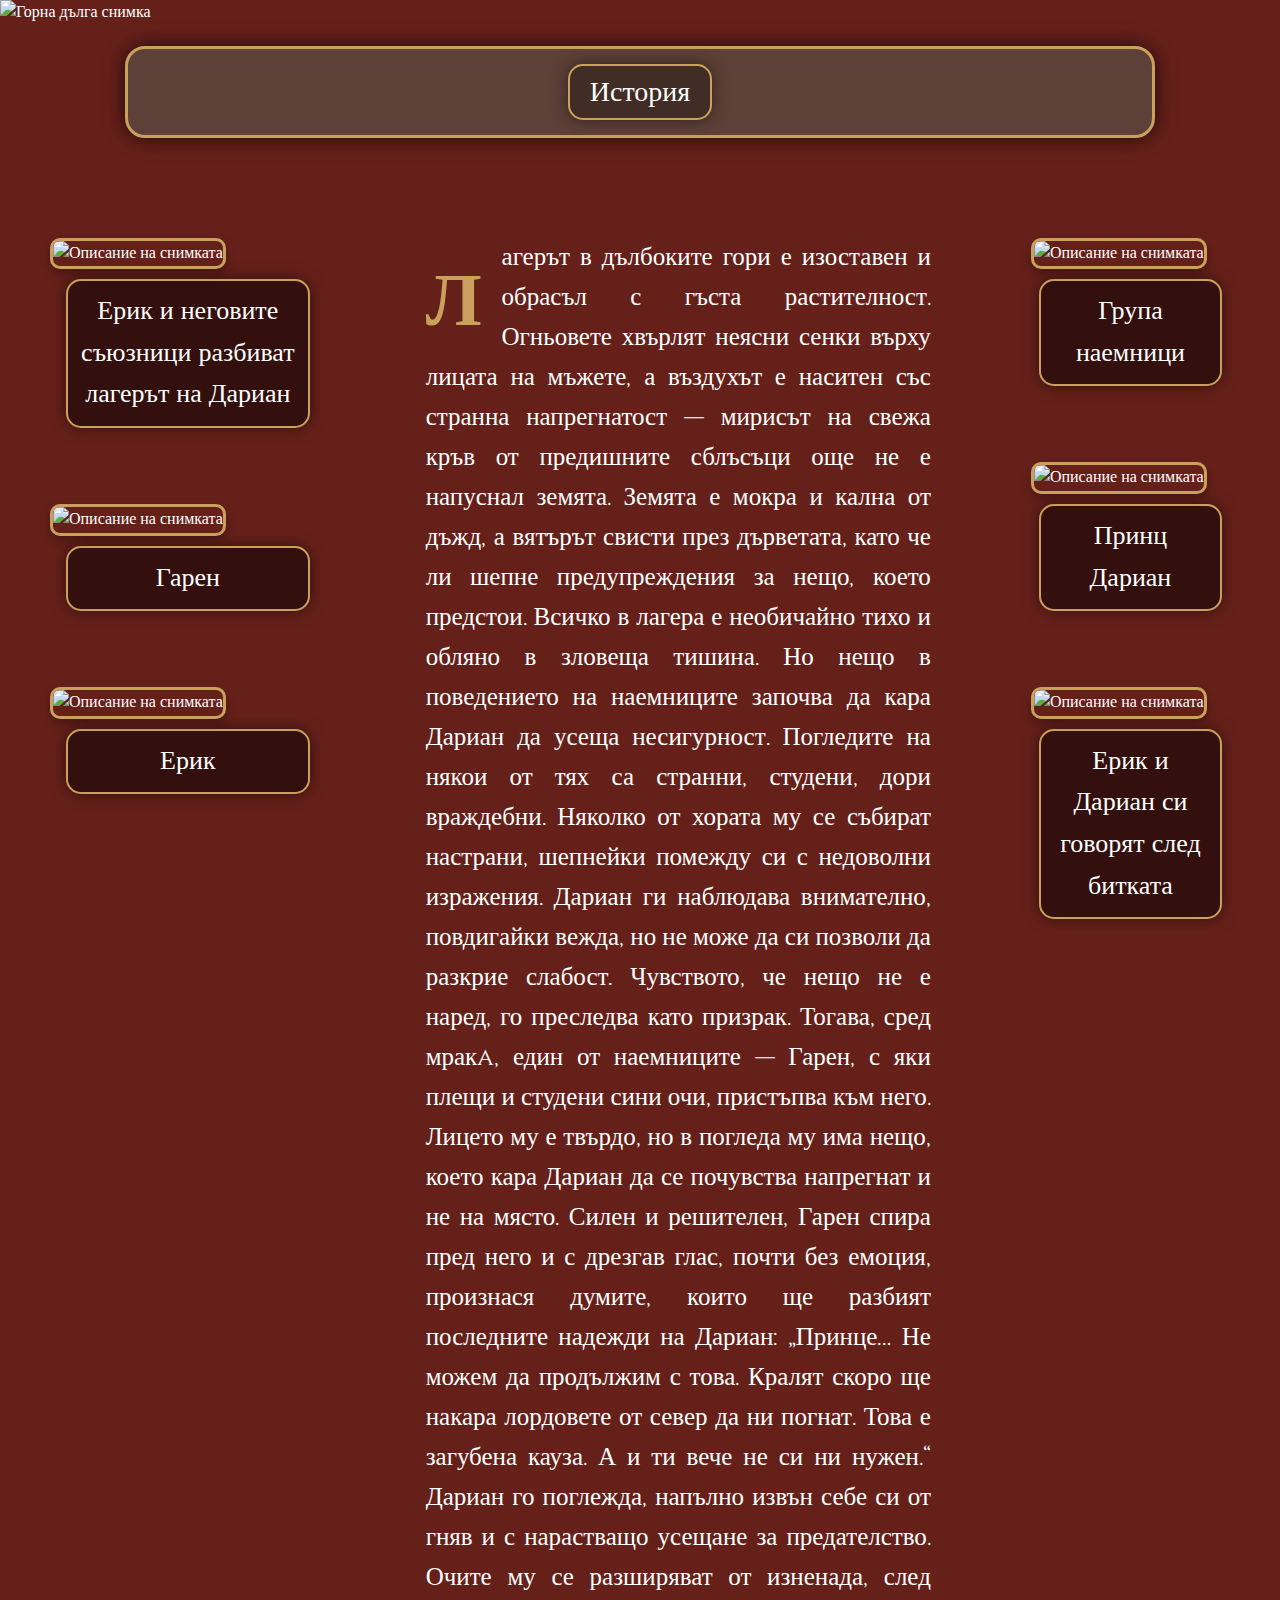
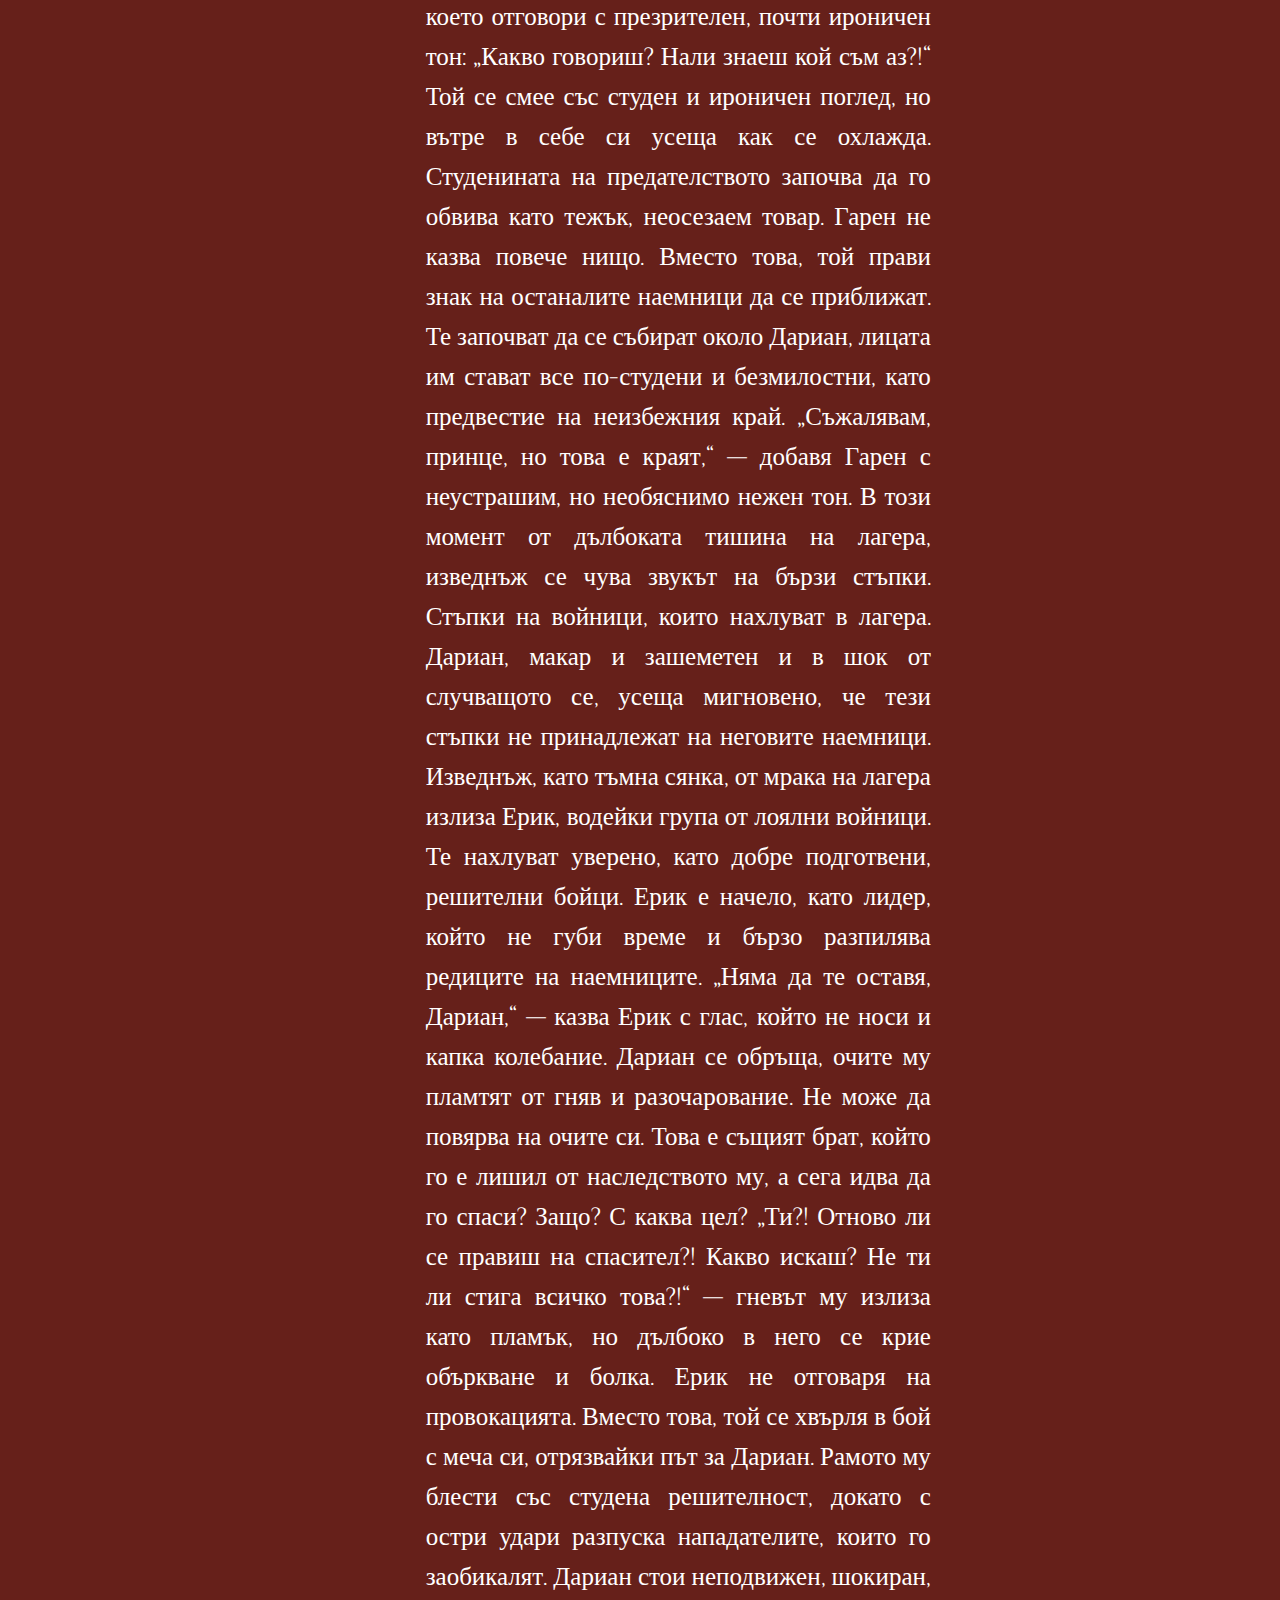
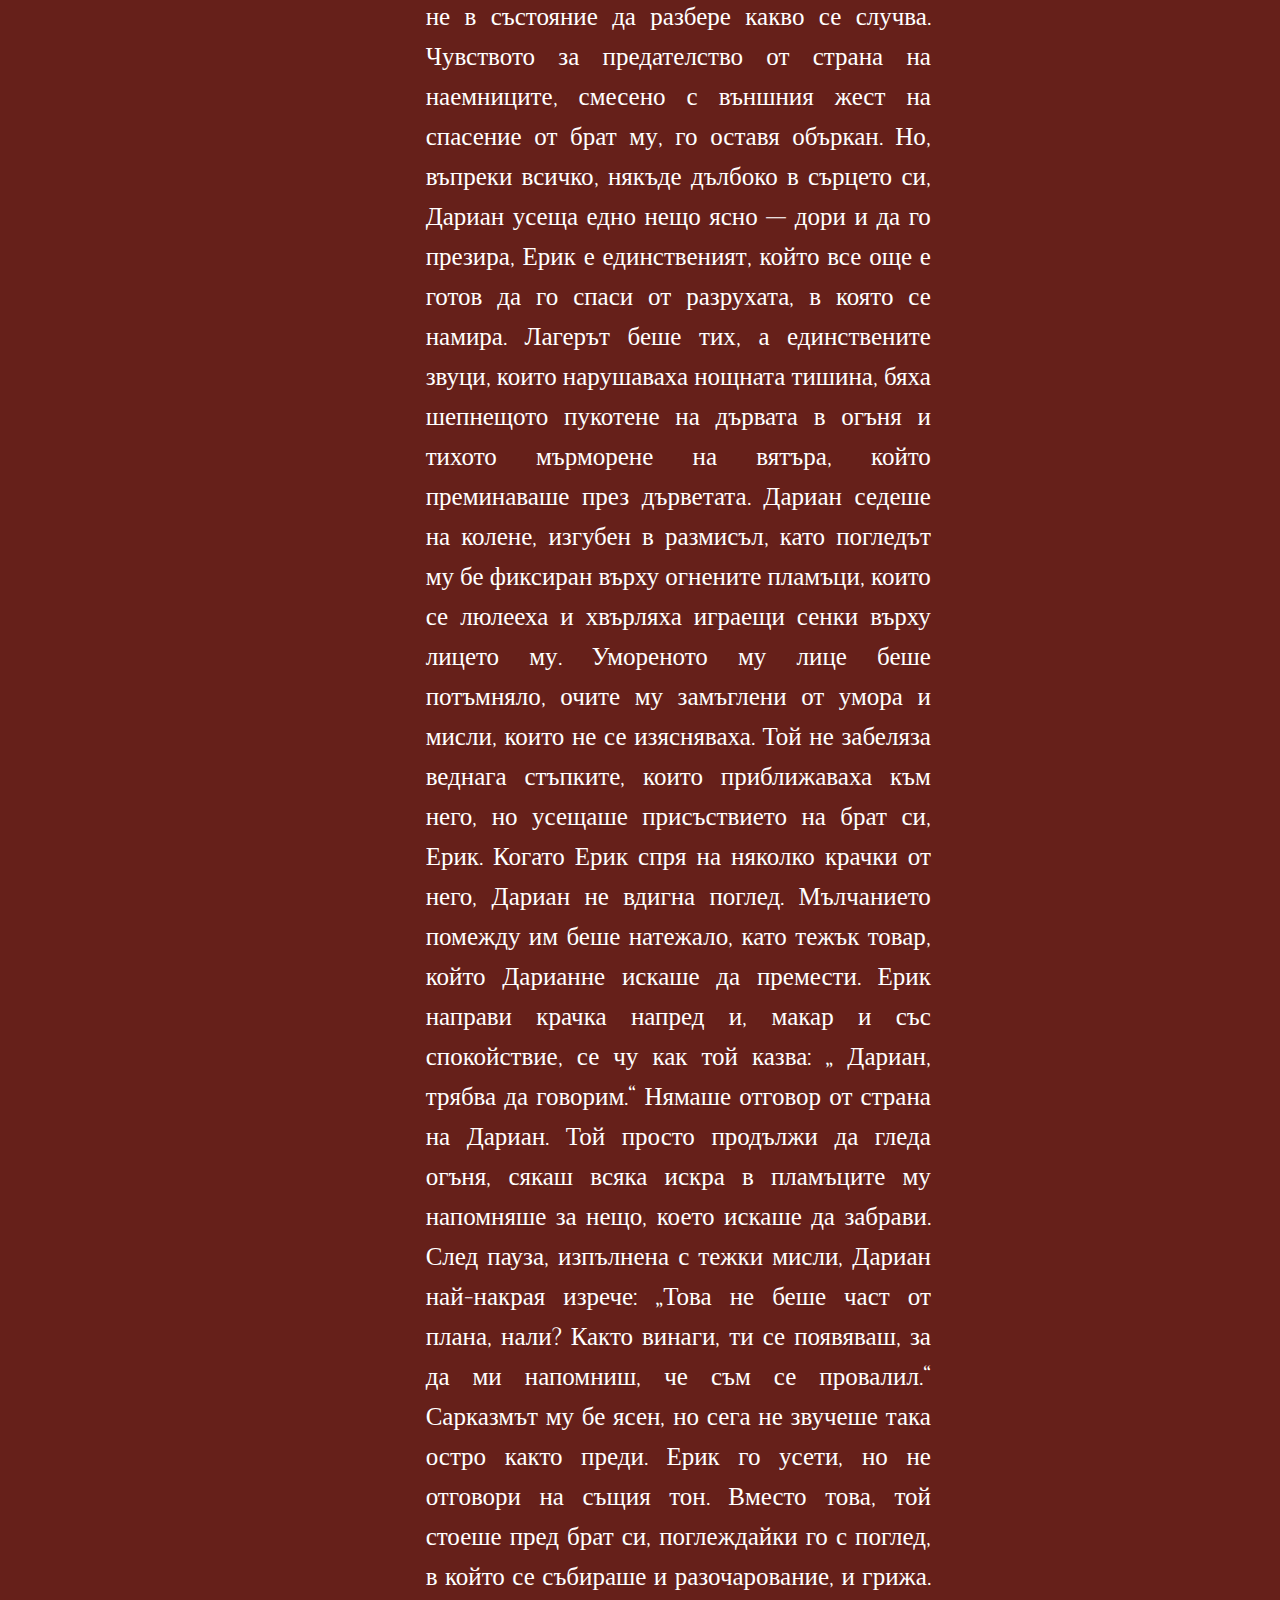
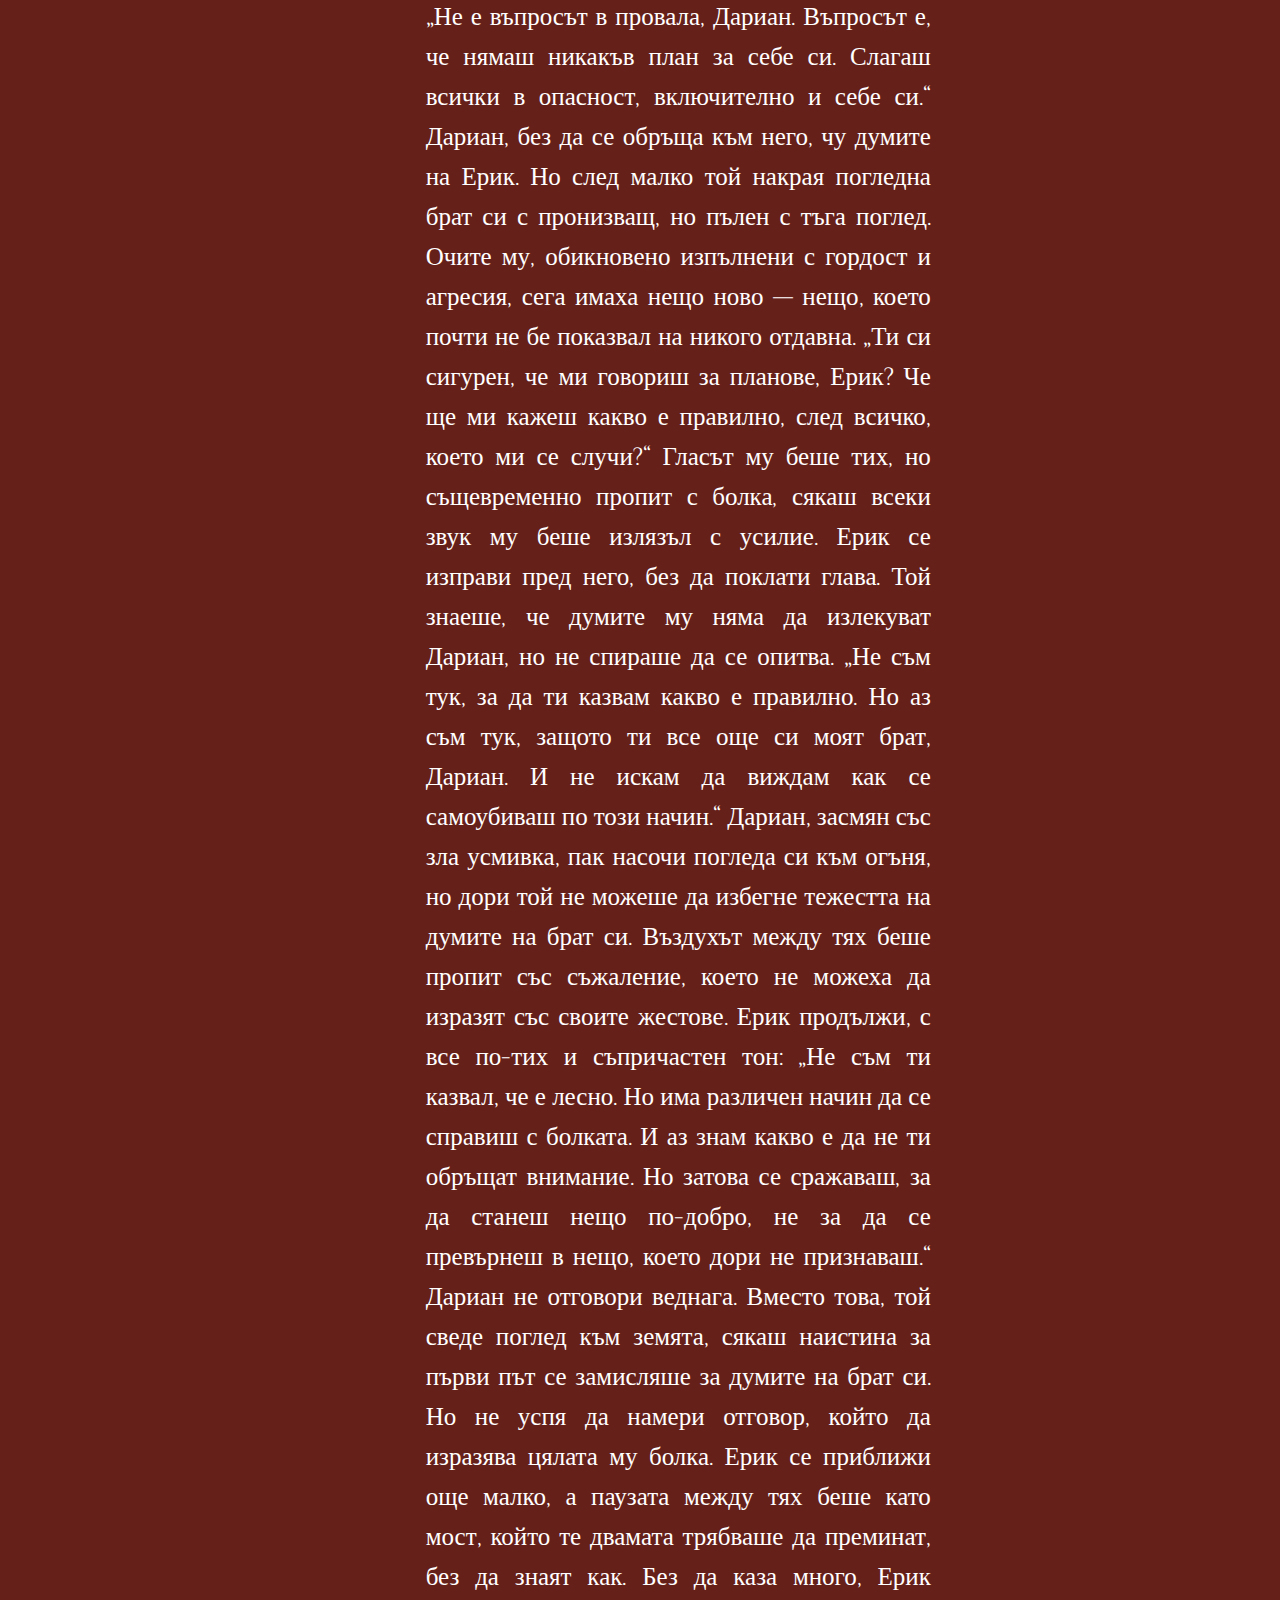
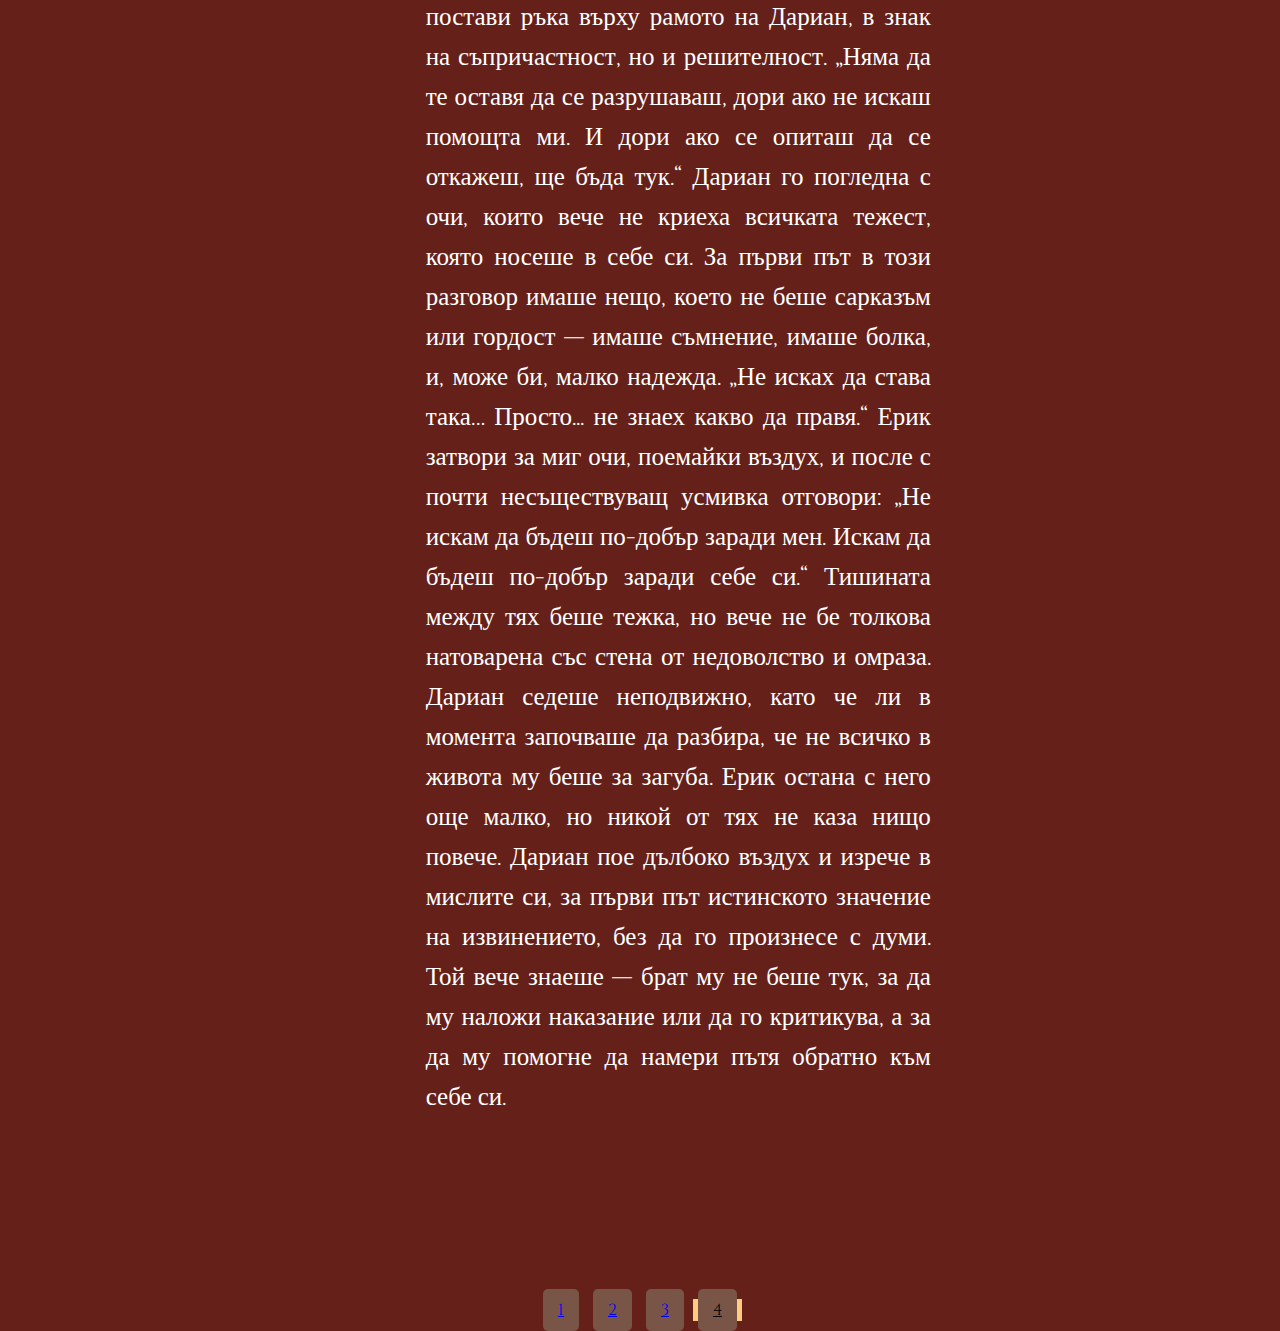
==== four.html @ 75ca9910 "Add files via upload" ====
<!DOCTYPE html>
<html lang="bg">
<head>
    <meta charset="UTF-8">
    <meta name="viewport" content="width=device-width, initial-scale=1.0">
    <title>История</title>
    
    <link href="https://fonts.googleapis.com/css2?family=Cinzel:wght@700&family=MedievalSharp&display=swap" rel="stylesheet">
    <link rel="stylesheet" href="style.css">
</head>
<body>
    <header>
        <img src="images /headimage.jpeg" alt="Горна дълга снимка">
    </header>

    <nav>
        <button>История</button>
    </nav>

    <main>
        <div class="side-images">

            <div class="image-item">
                <img src="images /battle.jpeg" alt="Описание на снимката">
                <p>Ерик и неговите съюзници разбиват лагерът на Дариан</p>
            </div>
            <div class="image-item">
                <img src="images /garen.jpeg" alt="Описание на снимката">
                <p>Гарен</p>
            </div>

            <div class="image-item">
                <img src="images /eircandhorse.jpeg" alt="Описание на снимката">
                <p>Ерик</p>
            </div>

           
            
        </div>
        <article>
            <p>
                Лагерът в дълбоките гори е изоставен и обрасъл с гъста растителност. Огньовете хвърлят неясни сенки върху лицата на мъжете, а въздухът е наситен със странна напрегнатост — мирисът на свежа кръв от предишните сблъсъци още не е напуснал земята. Земята е мокра и кална от дъжд, а вятърът свисти през дърветата, като че ли шепне предупреждения за нещо, което предстои. Всичко в лагера е необичайно тихо и обляно в зловеща тишина.
            Но нещо в поведението на наемниците започва да кара Дариан да усеща несигурност. Погледите на някои от тях са странни, студени, дори враждебни. Няколко от хората му се събират настрани, шепнейки помежду си с недоволни изражения. Дариан ги наблюдава внимателно, повдигайки вежда, но не може да си позволи да разкрие слабост. Чувството, че нещо не е наред, го преследва като призрак.
Тогава, сред мракa, един от наемниците — Гарен, с яки плещи и студени сини очи, пристъпва към него. Лицето му е твърдо, но в погледа му има нещо, което кара Дариан да се почувства напрегнат и не на място. Силен и решителен, Гарен спира пред него и с дрезгав глас, почти без емоция, произнася думите, които ще разбият последните надежди на Дариан:
„Принце… Не можем да продължим с това. Кралят скоро ще накара лордовете от север да ни погнат. Това е загубена кауза. А и ти вече не си ни нужен.“
Дариан го поглежда, напълно извън себе си от гняв и с нарастващо усещане за предателство. Очите му се разширяват от изненада, след което отговори с презрителен, почти ироничен тон:
„Какво говориш? Нали знаеш кой съм аз?!“
Той се смее със студен и ироничен поглед, но вътре в себе си усеща как се охлажда. Студенината на предателството започва да го обвива като тежък, неосезаем товар.
Гарен не казва повече нищо. Вместо това, той прави знак на останалите наемници да се приближат. Те започват да се събират около Дариан, лицата им стават все по-студени и безмилостни, като предвестие на неизбежния край.
„Съжалявам, принце, но това е краят,“ — добавя Гарен с неустрашим, но необяснимо нежен тон.
В този момент от дълбоката тишина на лагера, изведнъж се чува звукът на бързи стъпки. Стъпки на войници, които нахлуват в лагера. Дариан, макар и зашеметен и в шок от случващото се, усеща мигновено, че тези стъпки не принадлежат на неговите наемници.
Изведнъж, като тъмна сянка, от мрака на лагера излиза Ерик, водейки група от лоялни войници. Те нахлуват уверено, като добре подготвени, решителни бойци. Ерик е начело, като лидер, който не губи време и бързо разпилява редиците на наемниците.
„Няма да те оставя, Дариан,“ — казва Ерик с глас, който не носи и капка колебание.
Дариан се обръща, очите му пламтят от гняв и разочарование. Не може да повярва на очите си. Това е същият брат, който го е лишил от наследството му, а сега идва да го спаси? Защо? С каква цел?
„Ти?! Отново ли се правиш на спасител?! Какво искаш? Не ти ли стига всичко това?!“ — гневът му излиза като пламък, но дълбоко в него се крие объркване и болка.
Ерик не отговаря на провокацията. Вместо това, той се хвърля в бой с меча си, отрязвайки път за Дариан. Рамото му блести със студена решителност, докато с остри удари разпуска нападателите, които го заобикалят. Дариан стои неподвижен, шокиран, не в състояние да разбере какво се случва. Чувството за предателство от страна на наемниците, смесено с външния жест на спасение от брат му, го оставя объркан.
Но, въпреки всичко, някъде дълбоко в сърцето си, Дариан усеща едно нещо ясно — дори и да го презира, Ерик е единственият, който все още е готов да го спаси от разрухата, в която се намира.
Лагерът беше тих, а единствените звуци, които нарушаваха нощната тишина, бяха шепнещото пукотене на дървата в огъня и тихото мърморене на вятъра, който преминаваше през дърветата. Дариан седеше на колене, изгубен в размисъл, като погледът му бе фиксиран върху огнените пламъци, които се люлееха и хвърляха играещи сенки върху лицето му. Умореното му лице беше потъмняло, очите му замъглени от умора и мисли, които не се изясняваха. Той не забеляза веднага стъпките, които приближаваха към него, но усещаше присъствието на брат си, Ерик.
Когато Ерик спря на няколко крачки от него, Дариан не вдигна поглед. Мълчанието помежду им беше натежало, като тежък товар, който Дарианне искаше да премести. Ерик направи крачка напред и, макар и със спокойствие, се чу как той казва:
„ Дариан, трябва да говорим.“
Нямаше отговор от страна на Дариан. Той просто продължи да гледа огъня, сякаш всяка искра в пламъците му напомняше за нещо, което искаше да забрави. След пауза, изпълнена с тежки мисли, Дариан най-накрая изрече:
„Това не беше част от плана, нали? Както винаги, ти се появяваш, за да ми напомниш, че съм се провалил.“
Сарказмът му бе ясен, но сега не звучеше така остро както преди. Ерик го усети, но не отговори на същия тон. Вместо това, той стоеше пред брат си, поглеждайки го с поглед, в който се събираше и разочарование, и грижа.
„Не е въпросът в провала, Дариан. Въпросът е, че нямаш никакъв план за себе си. Слагаш всички в опасност, включително и себе си.“
Дариан, без да се обръща към него, чу думите на Ерик. Но след малко той накрая погледна брат си с пронизващ, но пълен с тъга поглед. Очите му, обикновено изпълнени с гордост и агресия, сега имаха нещо ново — нещо, което почти не бе показвал на никого отдавна.
„Ти си сигурен, че ми говориш за планове, Ерик? Че ще ми кажеш какво е правилно, след всичко, което ми се случи?“
Гласът му беше тих, но същевременно пропит с болка, сякаш всеки звук му беше излязъл с усилие. Ерик се изправи пред него, без да поклати глава. Той знаеше, че думите му няма да излекуват Дариан, но не спираше да се опитва.
„Не съм тук, за да ти казвам какво е правилно. Но аз съм тук, защото ти все още си моят брат, Дариан. И не искам да виждам как се самоубиваш по този начин.“
Дариан, засмян със зла усмивка, пак насочи погледа си към огъня, но дори той не можеше да избегне тежестта на думите на брат си. Въздухът между тях беше пропит със съжаление, което не можеха да изразят със своите жестове. Ерик продължи, с все по-тих и съпричастен тон:
„Не съм ти казвал, че е лесно. Но има различен начин да се справиш с болката. И аз знам какво е да не ти обръщат внимание. Но затова се сражаваш, за да станеш нещо по-добро, не за да се превърнеш в нещо, което дори не признаваш.“
Дариан не отговори веднага. Вместо това, той сведе поглед към земята, сякаш наистина за първи път се замисляше за думите на брат си. Но не успя да намери отговор, който да изразява цялата му болка. Ерик се приближи още малко, а паузата между тях беше като мост, който те двамата трябваше да преминат, без да знаят как.
Без да каза много, Ерик постави ръка върху рамото на Дариан, в знак на съпричастност, но и решителност.
„Няма да те оставя да се разрушаваш, дори ако не искаш помощта ми. И дори ако се опиташ да се откажеш, ще бъда тук.“
Дариан го погледна с очи, които вече не криеха всичката тежест, която носеше в себе си. За първи път в този разговор имаше нещо, което не беше сарказъм или гордост — имаше съмнение, имаше болка, и, може би, малко надежда.
„Не исках да става така… Просто... не знаех какво да правя.“
Ерик затвори за миг очи, поемайки въздух, и после с почти несъществуващ усмивка отговори:
„Не искам да бъдеш по-добър заради мен. Искам да бъдеш по-добър заради себе си.“
Тишината между тях беше тежка, но вече не бе толкова натоварена със стена от недоволство и омраза. Дариан седеше неподвижно, като че ли в момента започваше да разбира, че не всичко в живота му беше за загуба. Ерик остана с него още малко, но никой от тях не каза нищо повече.
Дариан пое дълбоко въздух и изрече в мислите си, за първи път истинското значение на извинението, без да го произнесе с думи. Той вече знаеше — брат му не беше тук, за да му наложи наказание или да го критикува, а за да му помогне да намери пътя обратно към себе си.

            </p>
        </article>
        

        <div class="side-images">

            <div class="image-item">
                <img src="images /bandits.jpeg" alt="Описание на снимката">
                <p>Група наемници</p>
            </div>


            <div class="image-item">
                <img src="images /dariqn1.jpeg" alt="Описание на снимката">
                <p>Принц Дариан</p>
            </div>
            <div class="image-item">
                <img src="images /twobros.jpeg" alt="Описание на снимката">
                <p> Ерик и Дариан си говорят след битката</p>
            </div>

        </div>
    </main>

    <footer>
        <div class="pagination">
            <a href="index.html"><span>1</span></a>
            <a href="second.html" ><span>2</span></a>
            <a href="three.html"><span>3</span></a>
            <a href="four.html"class="active"><span>4</span></a>
        </div>
    </footer>
</body>
</html>
---- style.css ----
/* Общо за страницата */
body {
    font-family: 'Cinzel', serif;
    background-color: #66201a;
    color: white;
    margin: 0;
    padding: 0;
    line-height: 1.6;
}

/* Хедър изображение */
header img {
    width: 100%;
    height: 350px;
    object-fit: cover;
}

/* Навигация */
nav {
    background-color: #5d4037; /* Тъмно кафяв фон */
    padding: 15px 0;
    text-align: center;
    line-height: 1.6;
    border: 3px solid #c9a15c; /* Златист бордюр */
    border-radius: 20px; /* Закръглени ъгли */
    box-shadow: 0 0 20px rgba(0, 0, 0, 0.7); /* Дълбока сянка за изпъкване */
    max-width: 80%; /* По-стеснен контейнер */
    margin: 20px auto; /* Центрираме с отстояние отгоре и отдолу */
}

/* Бутоните вътре в навигацията */
nav button {
    background: rgba(0, 0, 0, 0.3); /* Полупрозрачен тъмен фон */
    border: 2px solid #c9a15c; /* Лека златиста рамка */
    color: white;
    font-size: 28px; /* Малко по-голям текст за заглавие */
    font-family: 'Old English Text MT', fantasy;
    padding: 10px 20px;
    border-radius: 15px; /* Закръглени ъгли на бутоните */
    box-shadow: 0 0 15px rgba(0, 0, 0, 0.5); /* Лека сянка за дълбочина */
    transition: all 0.3s ease; /* Плавна анимация при ховър */
}

/* Ховър ефект за бутоните */
nav button:hover {
    background-color: #ffcc80; /* Светло златист фон */
    color: black; /* Контрастен текст */
    transform: scale(1.1); /* Леко уголемяване при ховър */
}
/* Основен контейнер */
main {
    display: flex;
    justify-content: center;
    gap: 50px; /* Разстояние между текста и снимките */
    padding: 50px;
    max-width: 1500px; /* Позволяваме повече ширина */
    margin: 0 auto;
}

/* Контейнер за снимките */
.side-images {
    display: flex;
    flex-direction: column;
    gap: 50px;
    margin-top: 30px;
}

/* Стил на снимките */
.side-images img {
    width: 100%; /* Ширина на изображението според родителския контейнер */
    max-width: 500px; /* Ограничаваме максималната ширина на изображението */
    height: auto;
    border: 3px solid #c9a15c; /* Златиста рамка около изображението */
    border-radius: 10px; /* Закръглени ъгли за по-елегантен вид */
    box-shadow: 0 4px 10px rgba(0, 0, 0, 0.3); /* Лека сянка за дълбочина */
    transition: all 0.3s ease; /* Плавно преминаване между ефектите */
}

/* Ховър ефект за снимките */
.side-images img:hover {
    transform: scale(1.05); /* Леко уголемяване при ховър */
    box-shadow: 0 6px 15px rgba(0, 0, 0, 0.5); /* Засилена сянка при ховър */
}

/* Контейнер за бутони */
footer {
    margin-top: 50px;
    text-align: center;
}

/* Бутоните за страници */
.pagination span {
    padding: 10px 15px;
    margin: 5px;
    background-color: #795548;
    cursor: pointer;
    border-radius: 5px;
}

/* Активен бутон */
.pagination .active {
    background-color: #ffcc80;
    color: black;
}

/* Първа буква на абзаца */
article p::first-letter {
    font-size: 3em;
    font-family: 'MedievalSharp', cursive;
    font-weight: bold;
    color: #c9a15c;
    float: left;
    margin-right: 20px;
}

/* Заглавия */
article h1, article h2 {
    font-family: 'Cinzel', serif;
    font-size: 2em;
    text-align: center;
    color: white;
    margin-top: 20px;
    max-width: 700px;
    margin: 0 auto;
    padding: 0 20px;
}

/* Абзаци */
article p {
    flex: 1; /* Изпълва наличното пространство */
    max-width: 1300px; /* Достатъчно широк текст */
    margin: 0 auto;
    padding: 30px 50px;
    text-align: justify;
    margin-bottom: 50px;
    font-size: 25px;
    animation: fadeIn 1s ease-out;
}

/* Текст под снимките */
.side-images p {
    font-size: 26px;
    color: rgb(193, 90, 34);
    color: white;
    margin-top: 10px;
    text-align: center;
    padding: 10px; /* Отстояние вътре в рамката */
    border: 2px solid #c9a15c; /* Златист бордюр */
    border-radius: 15px; /* Закръглени ъгли */
    background-color: rgba(0, 0, 0, 0.5); /* Полупрозрачен тъмен фон */
    box-shadow: 0 0 15px rgba(0, 0, 0, 0.5); /* Лека сянка за дълбочина */
    width: 80%; /* Да не е прекалено широк текстът */
    margin-left: auto;
    margin-right: auto;
    font-family: 'Cinzel', serif; /* Средновековен стил */
}

@keyframes fadeIn {
    from {
        opacity: 0;
        transform: translateY(50px);
    }
    to {
        opacity: 1;
        transform: translateY(0);
    }
}
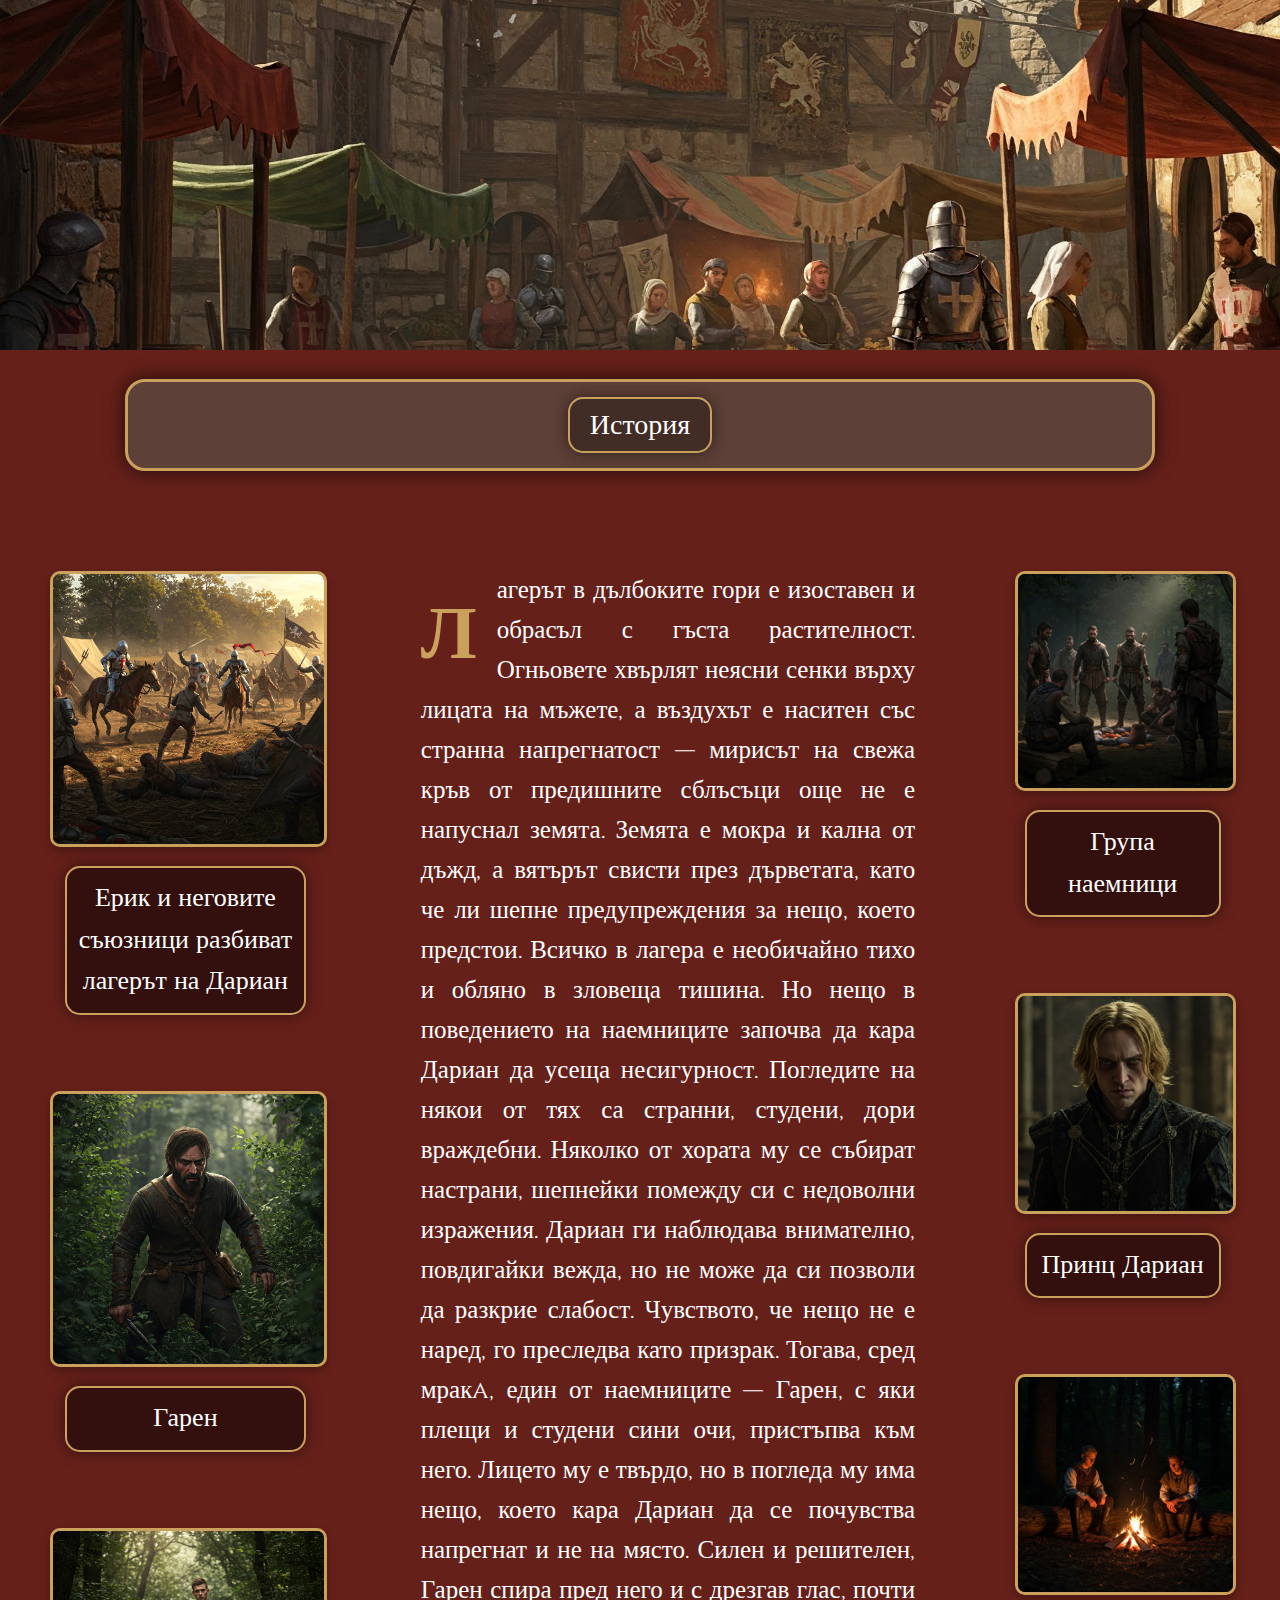
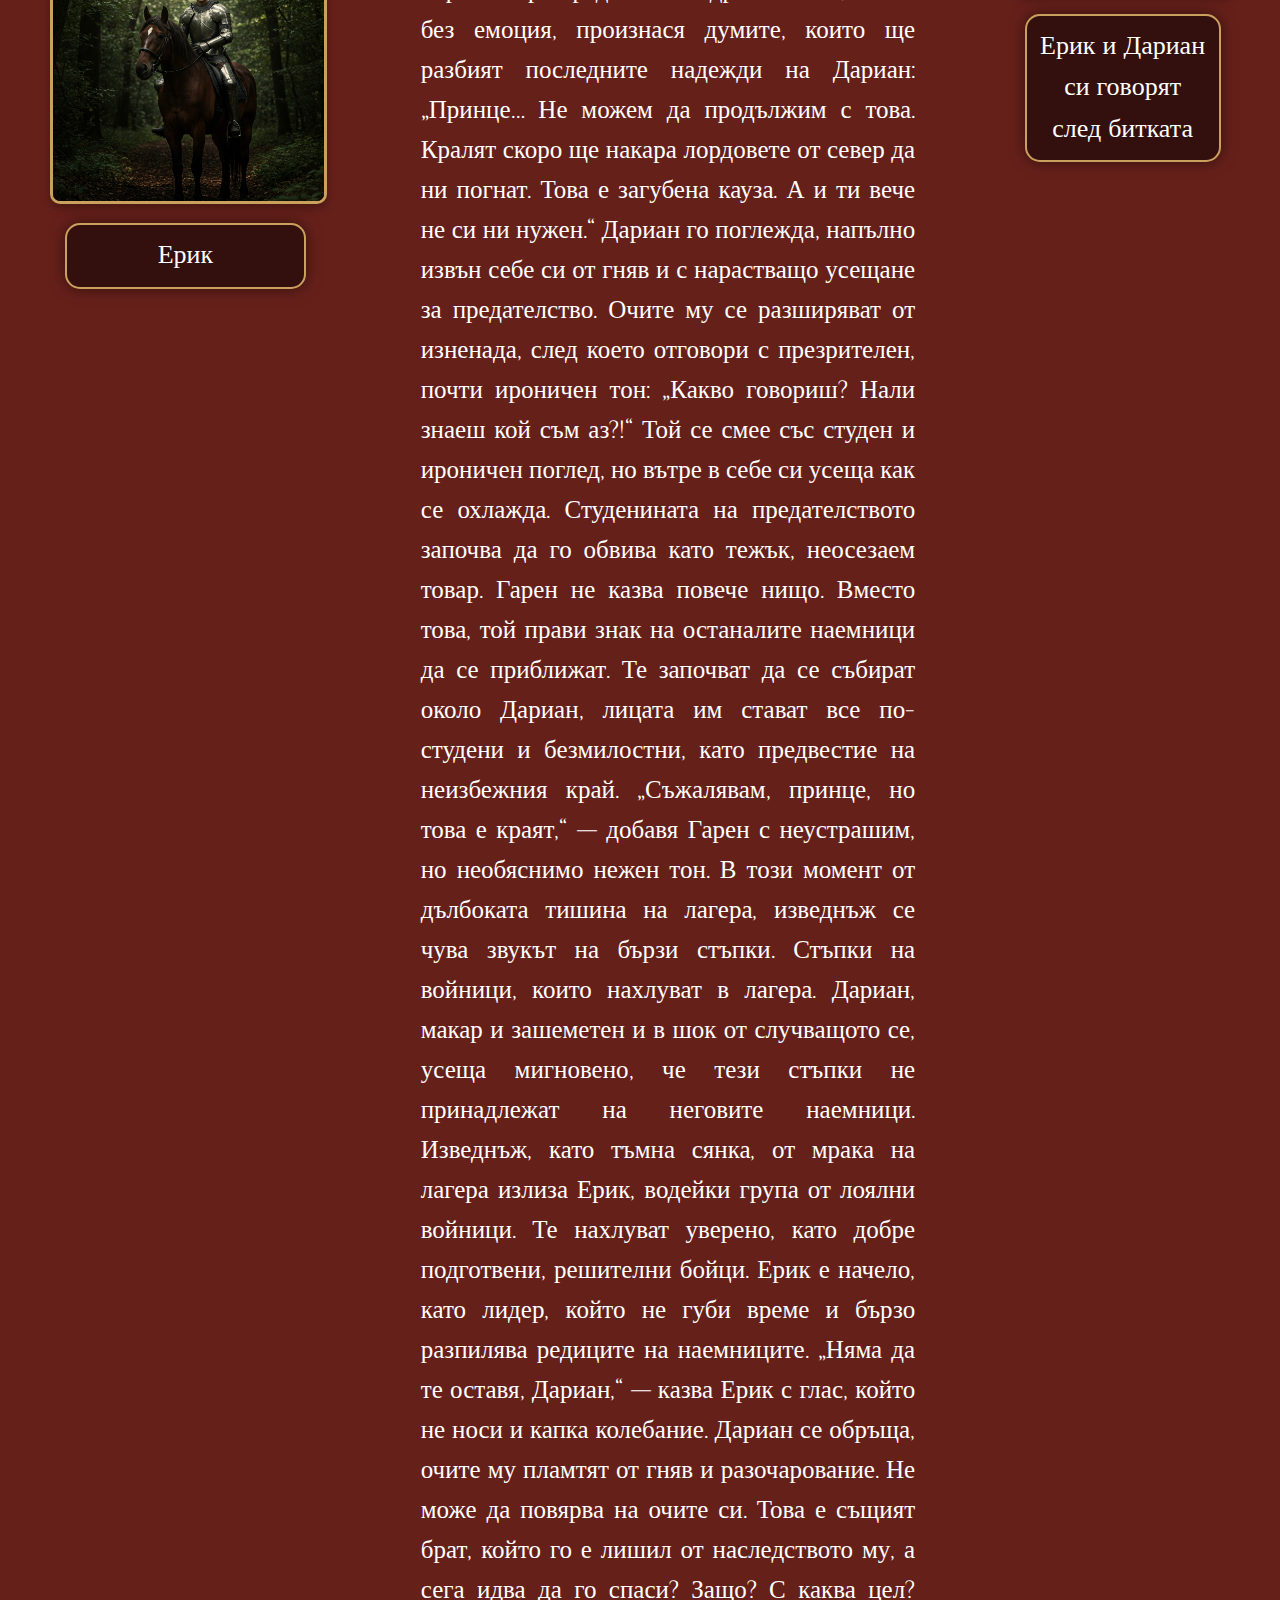
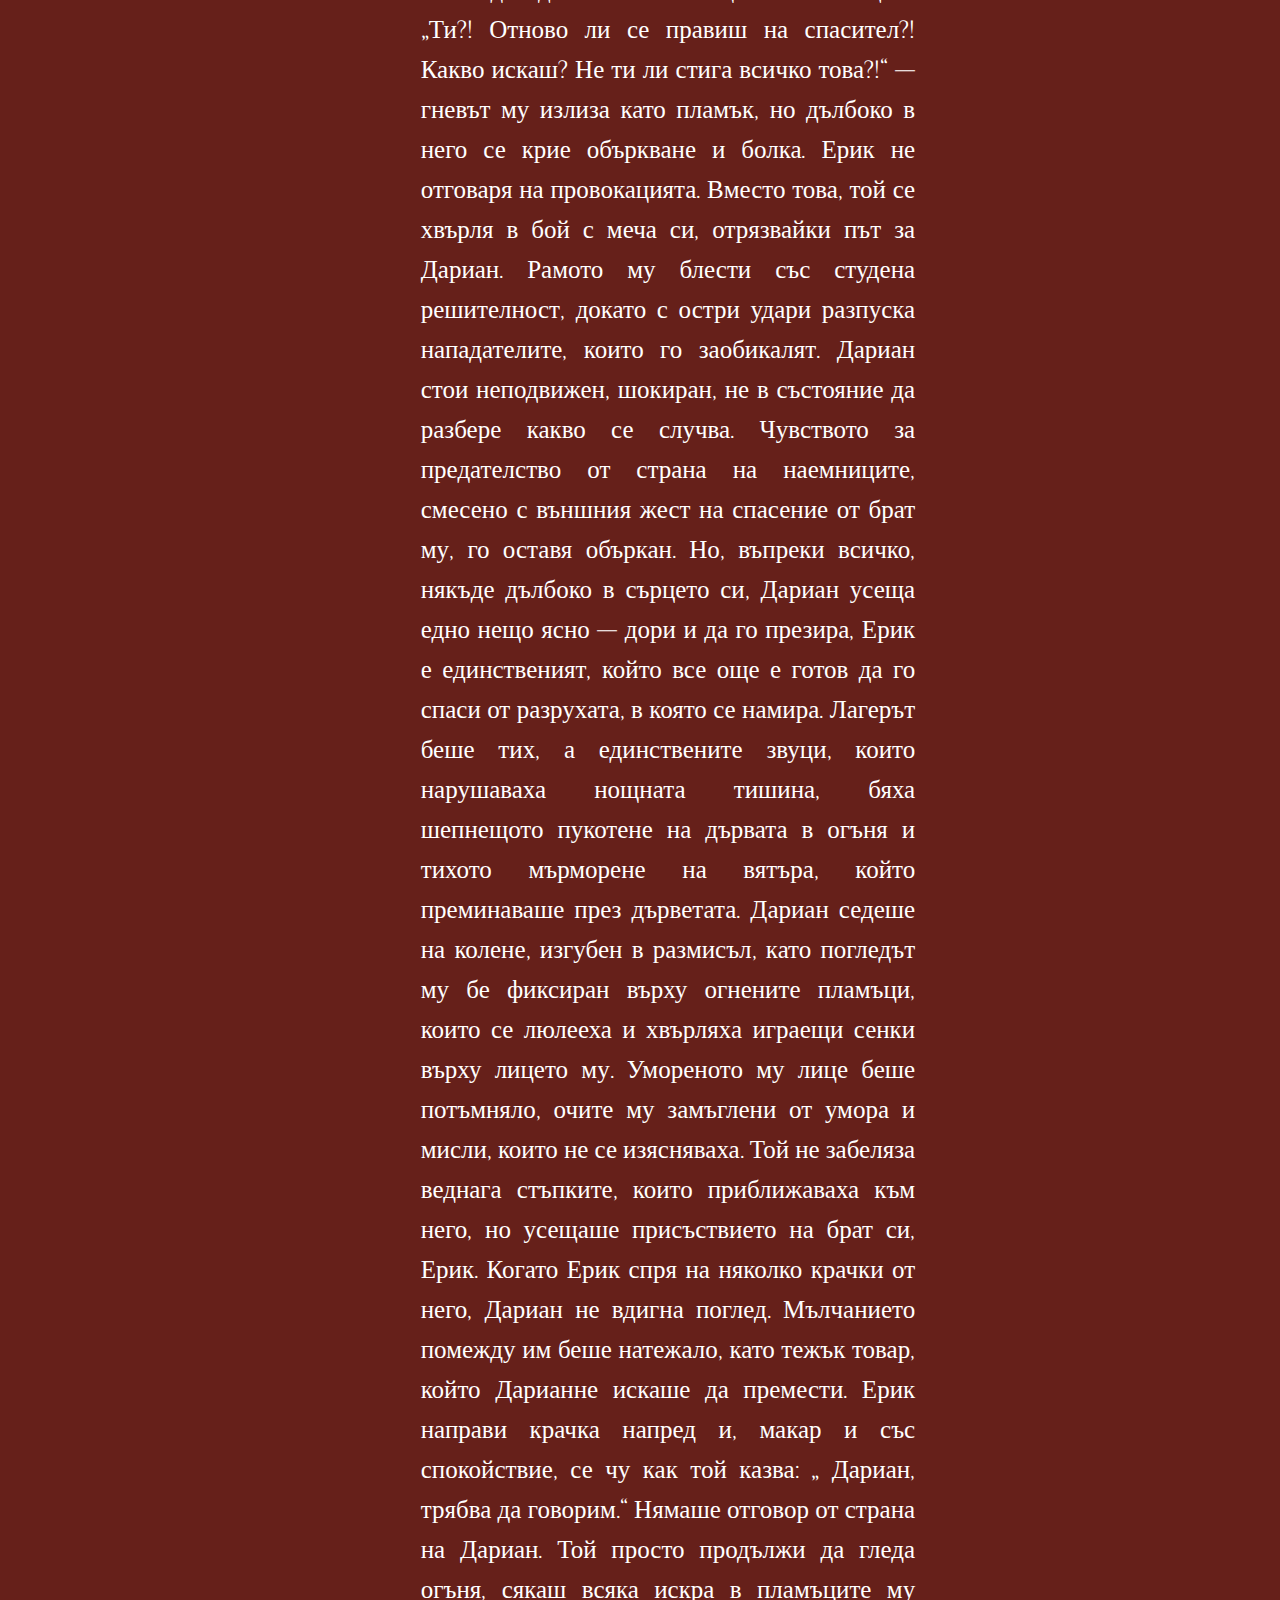
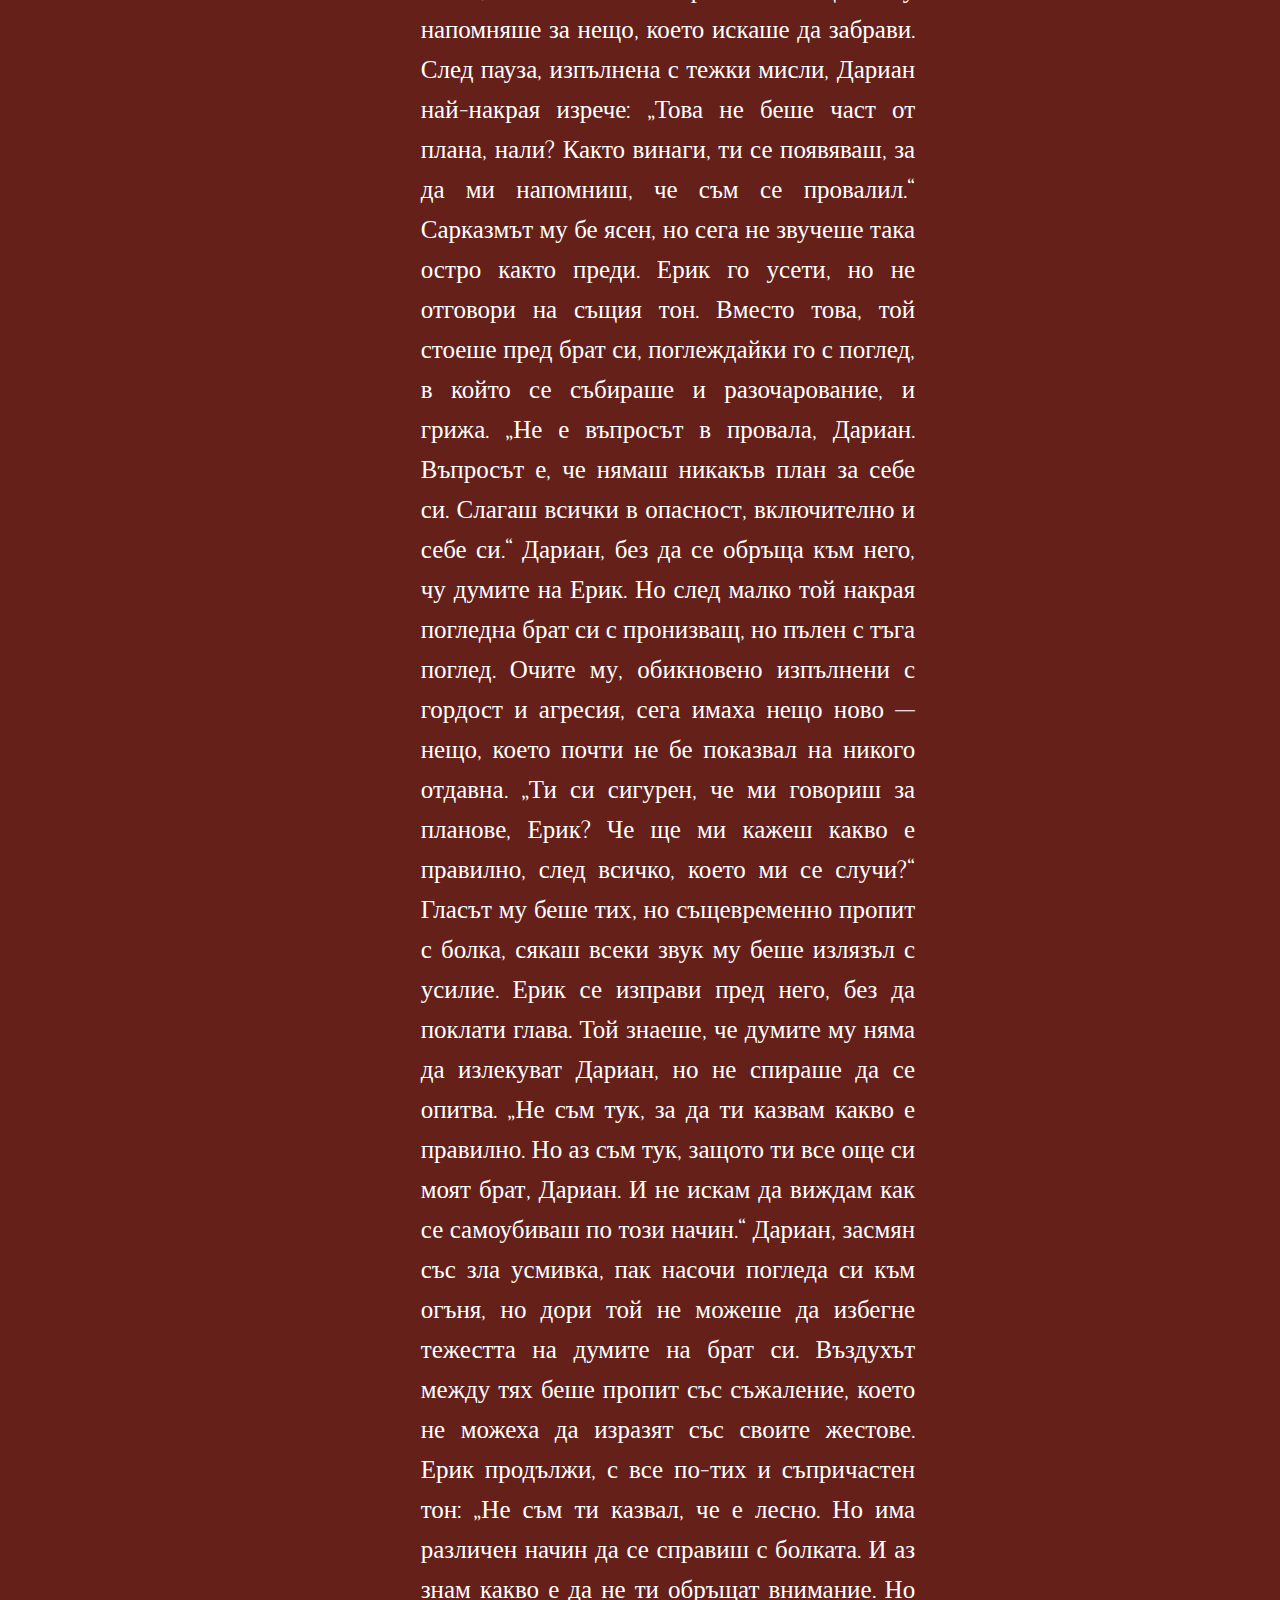
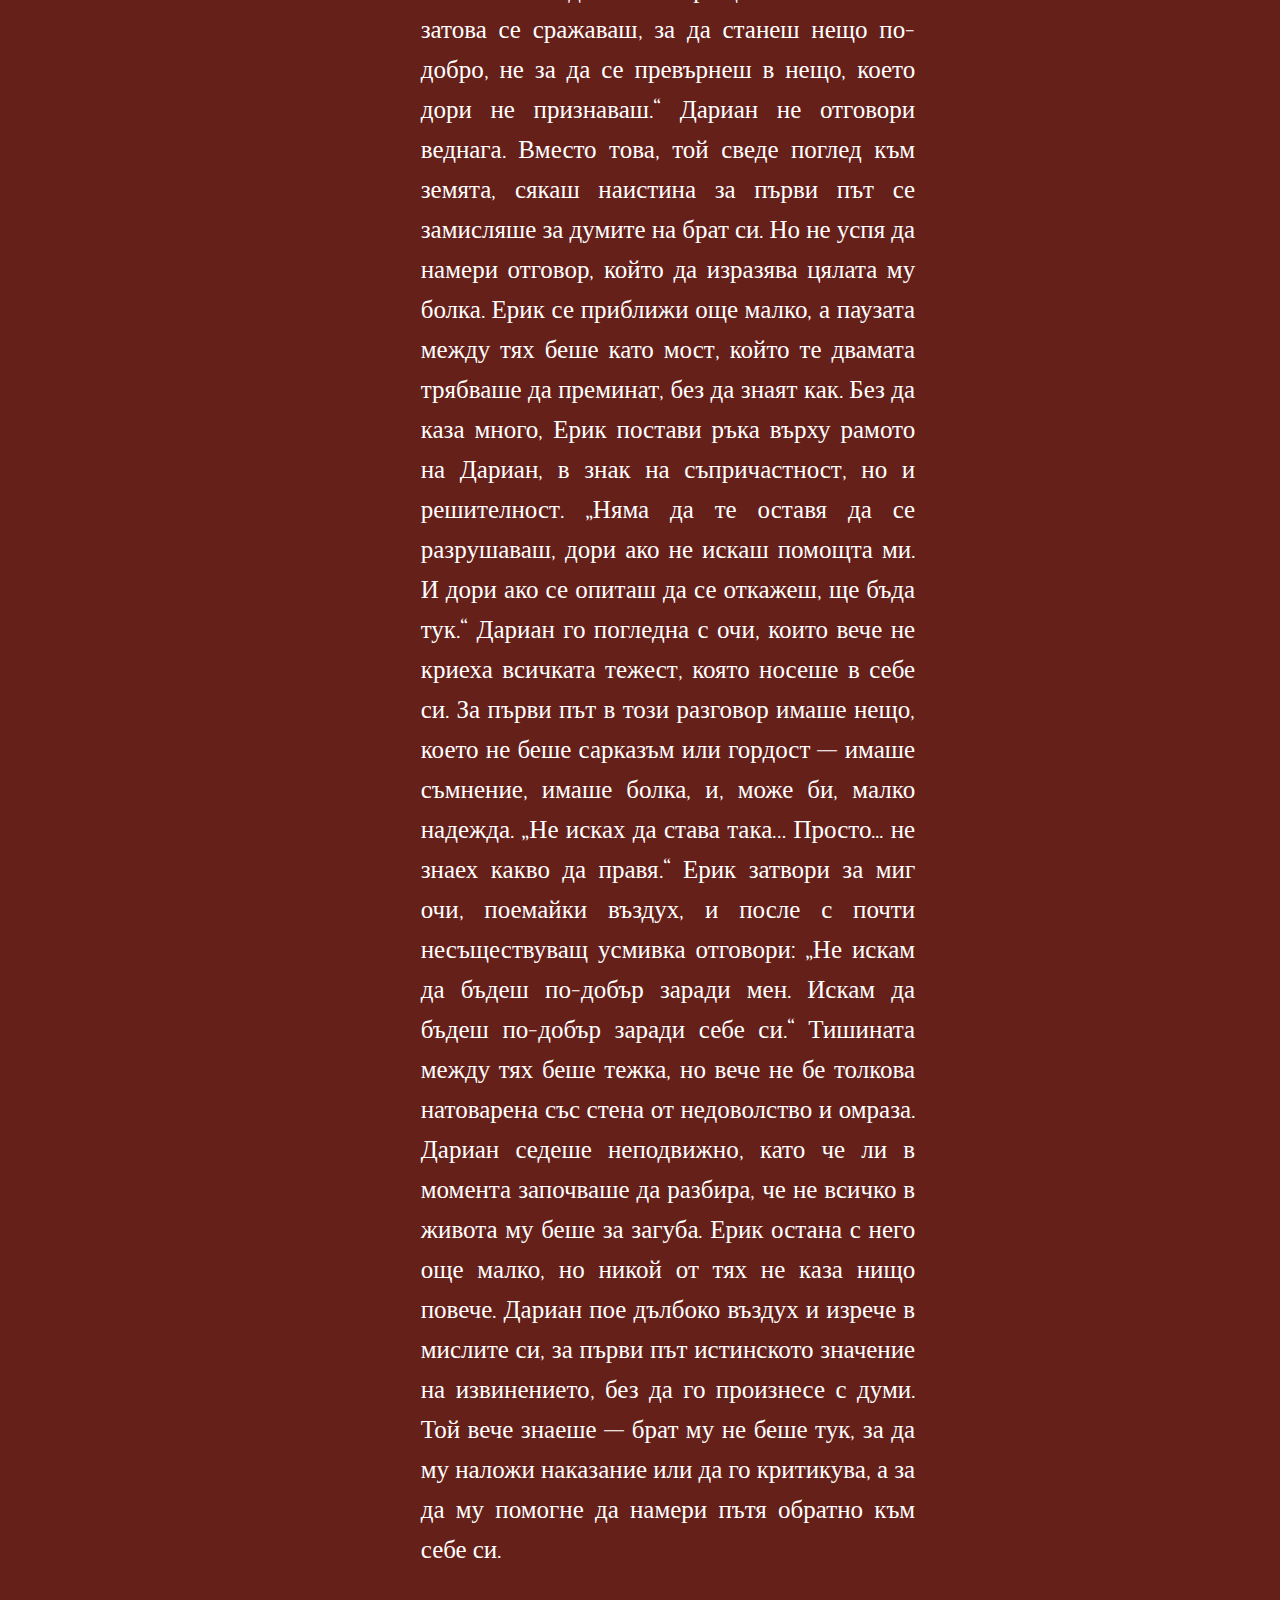
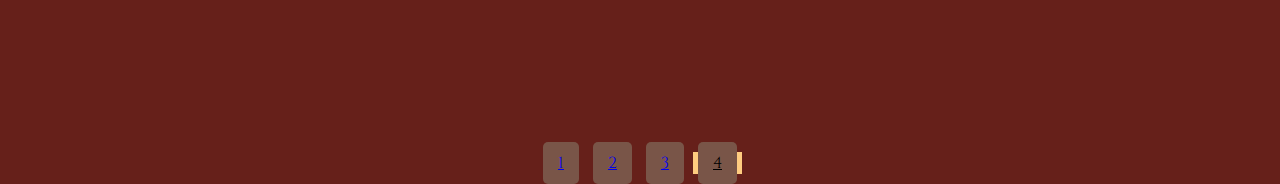
==== commit a225c8bb: "Update four.html" ====
--- a/four.html
+++ b/four.html
@@ -10,7 +10,7 @@
 </head>
 <body>
     <header>
-        <img src="images /headimage.jpeg" alt="Горна дълга снимка">
+        <img src="headimage.jpeg" alt="Горна дълга снимка">
     </header>
 
     <nav>
@@ -21,16 +21,16 @@
         <div class="side-images">
 
             <div class="image-item">
-                <img src="images /battle.jpeg" alt="Описание на снимката">
+                <img src="battle.jpeg" alt="Описание на снимката">
                 <p>Ерик и неговите съюзници разбиват лагерът на Дариан</p>
             </div>
             <div class="image-item">
-                <img src="images /garen.jpeg" alt="Описание на снимката">
+                <img src="garen.jpeg" alt="Описание на снимката">
                 <p>Гарен</p>
             </div>
 
             <div class="image-item">
-                <img src="images /eircandhorse.jpeg" alt="Описание на снимката">
+                <img src="eircandhorse.jpeg" alt="Описание на снимката">
                 <p>Ерик</p>
             </div>
 
@@ -85,17 +85,17 @@
         <div class="side-images">
 
             <div class="image-item">
-                <img src="images /bandits.jpeg" alt="Описание на снимката">
+                <img src="bandits.jpeg" alt="Описание на снимката">
                 <p>Група наемници</p>
             </div>
 
 
             <div class="image-item">
-                <img src="images /dariqn1.jpeg" alt="Описание на снимката">
+                <img src="dariqn1.jpeg" alt="Описание на снимката">
                 <p>Принц Дариан</p>
             </div>
             <div class="image-item">
-                <img src="images /twobros.jpeg" alt="Описание на снимката">
+                <img src="twobros.jpeg" alt="Описание на снимката">
                 <p> Ерик и Дариан си говорят след битката</p>
             </div>
 
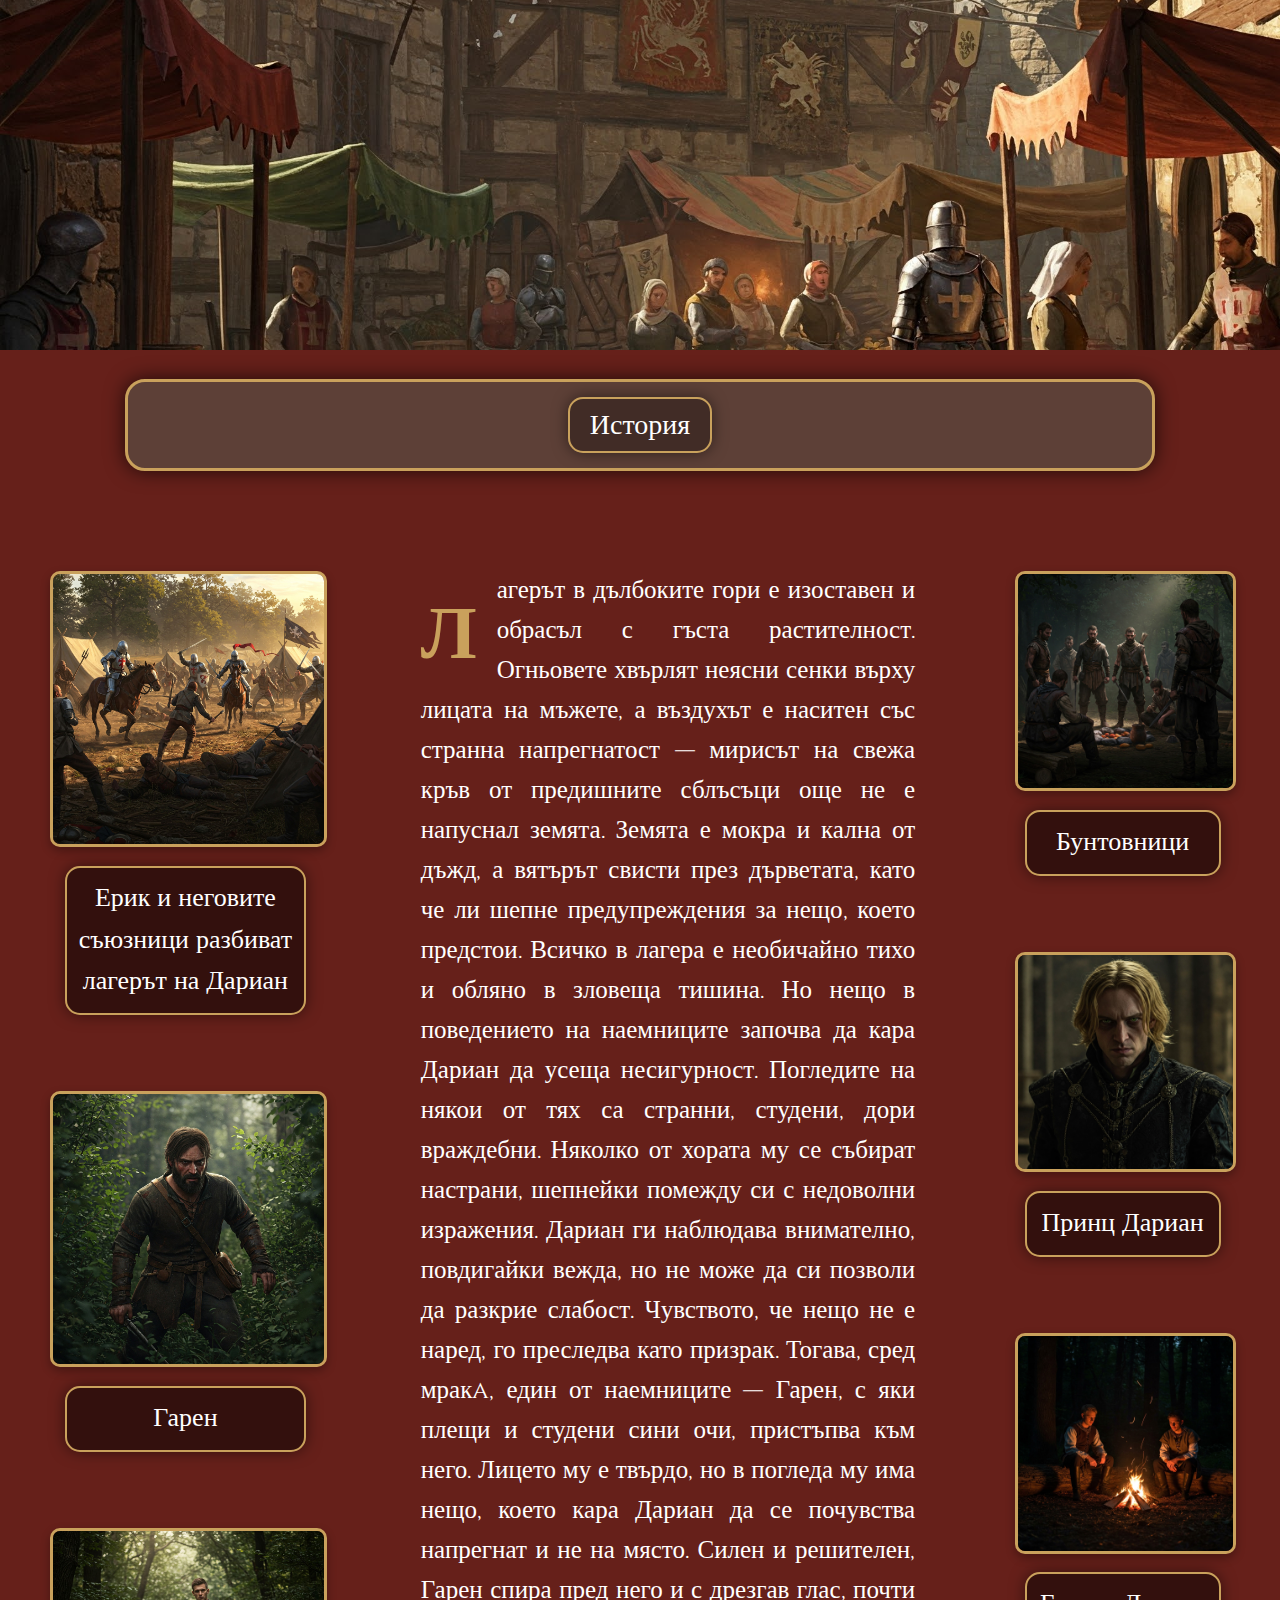
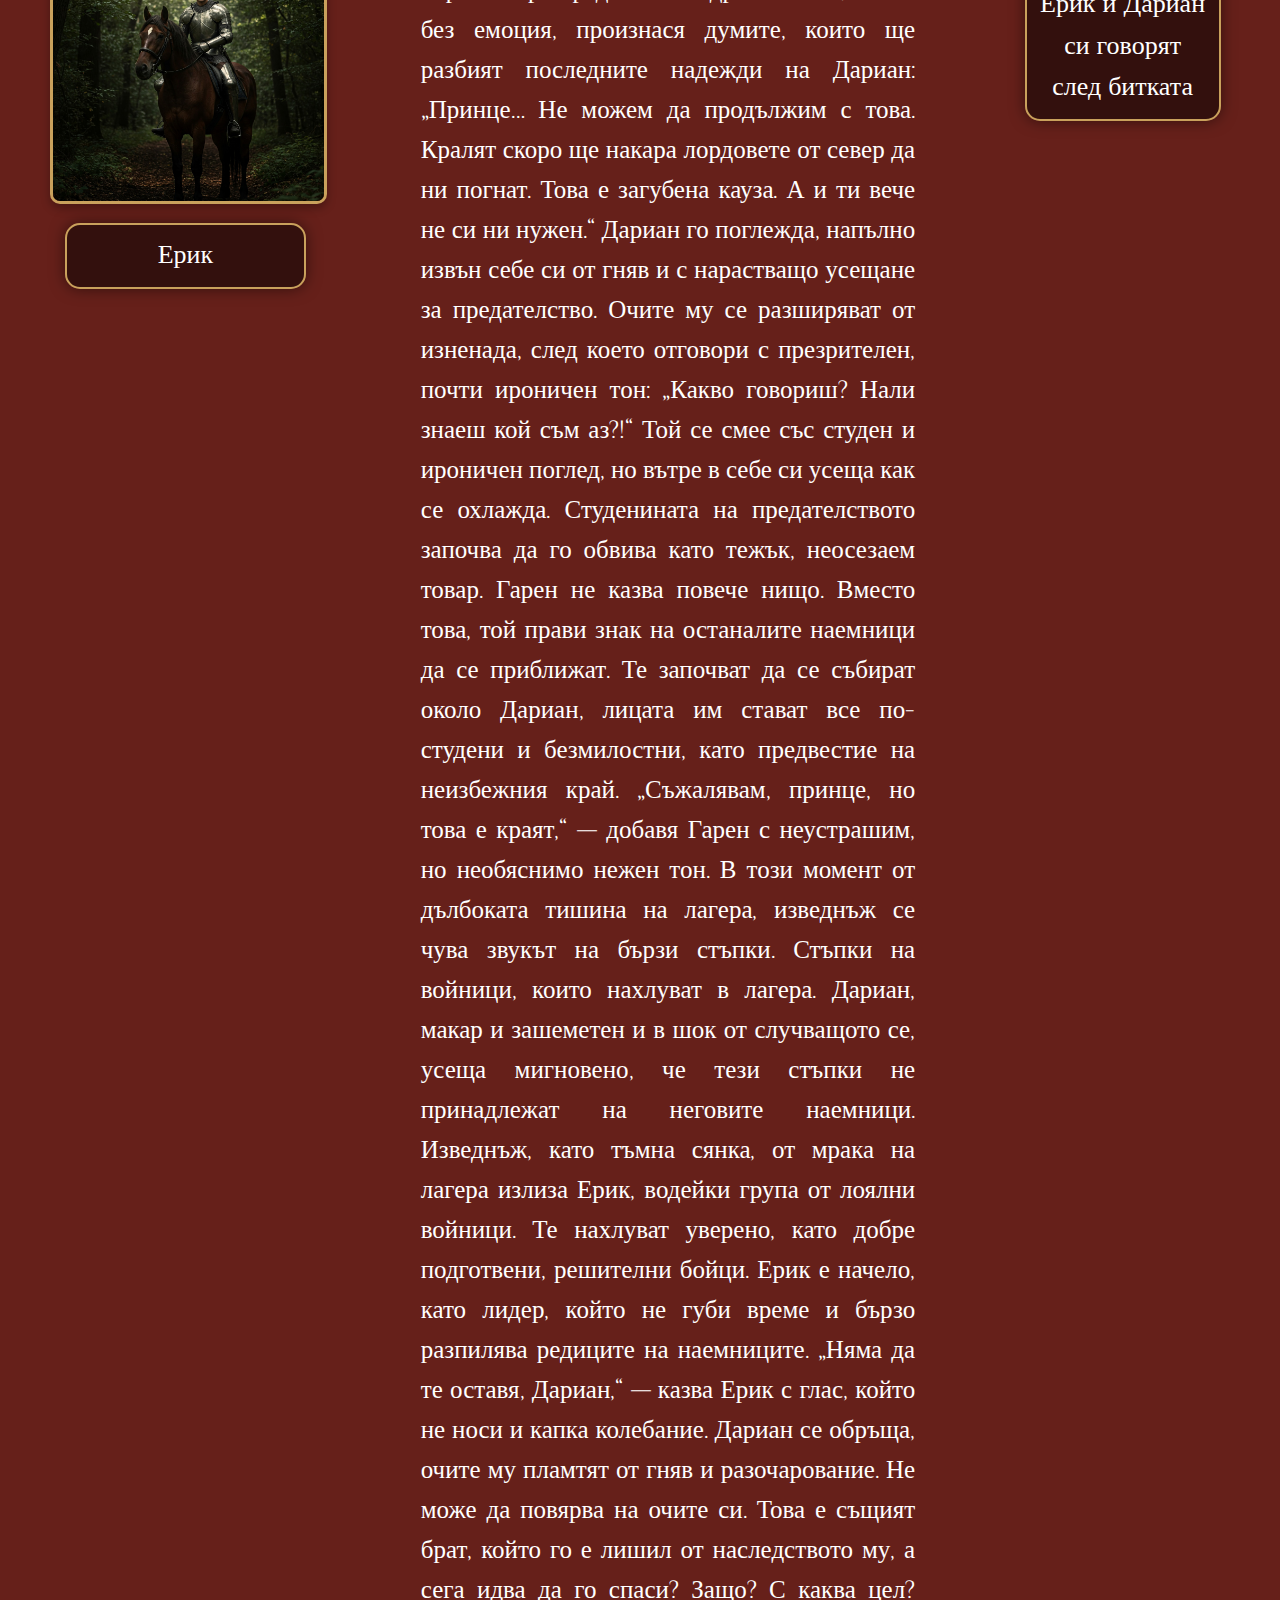
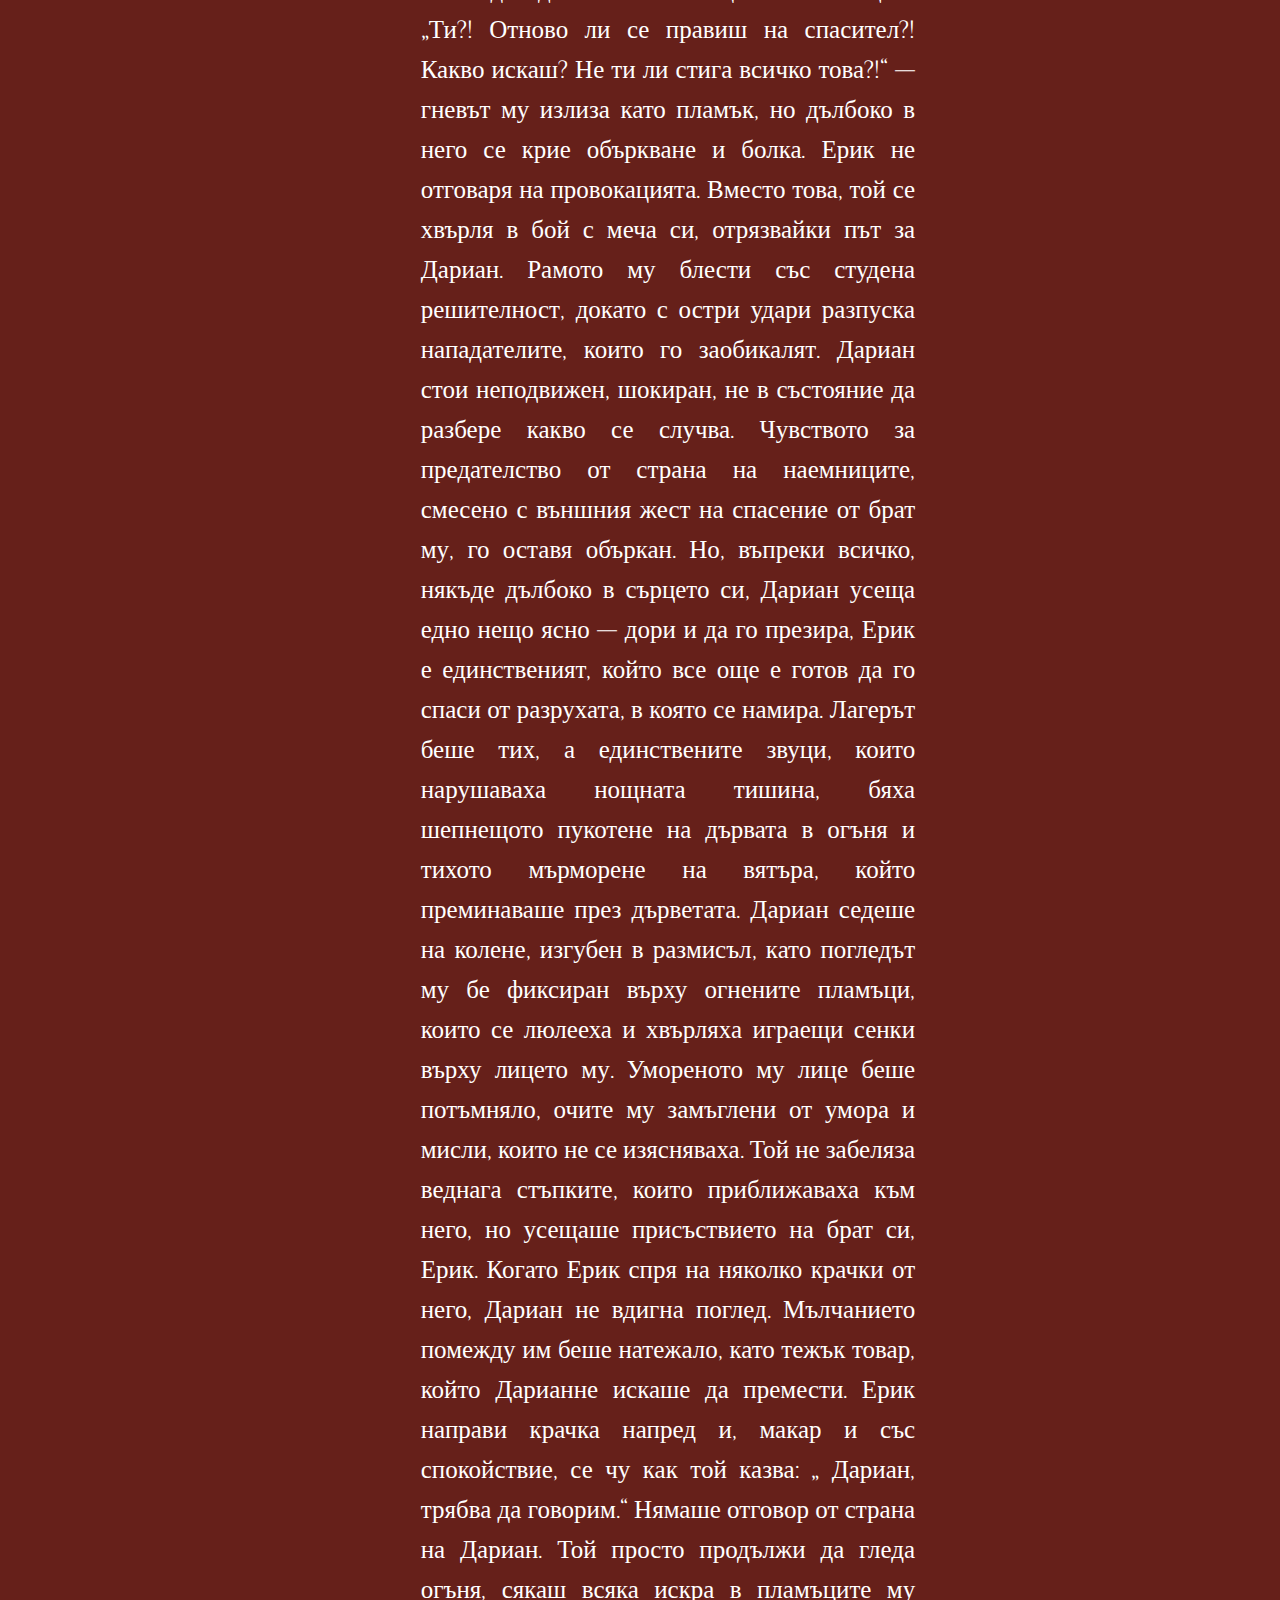
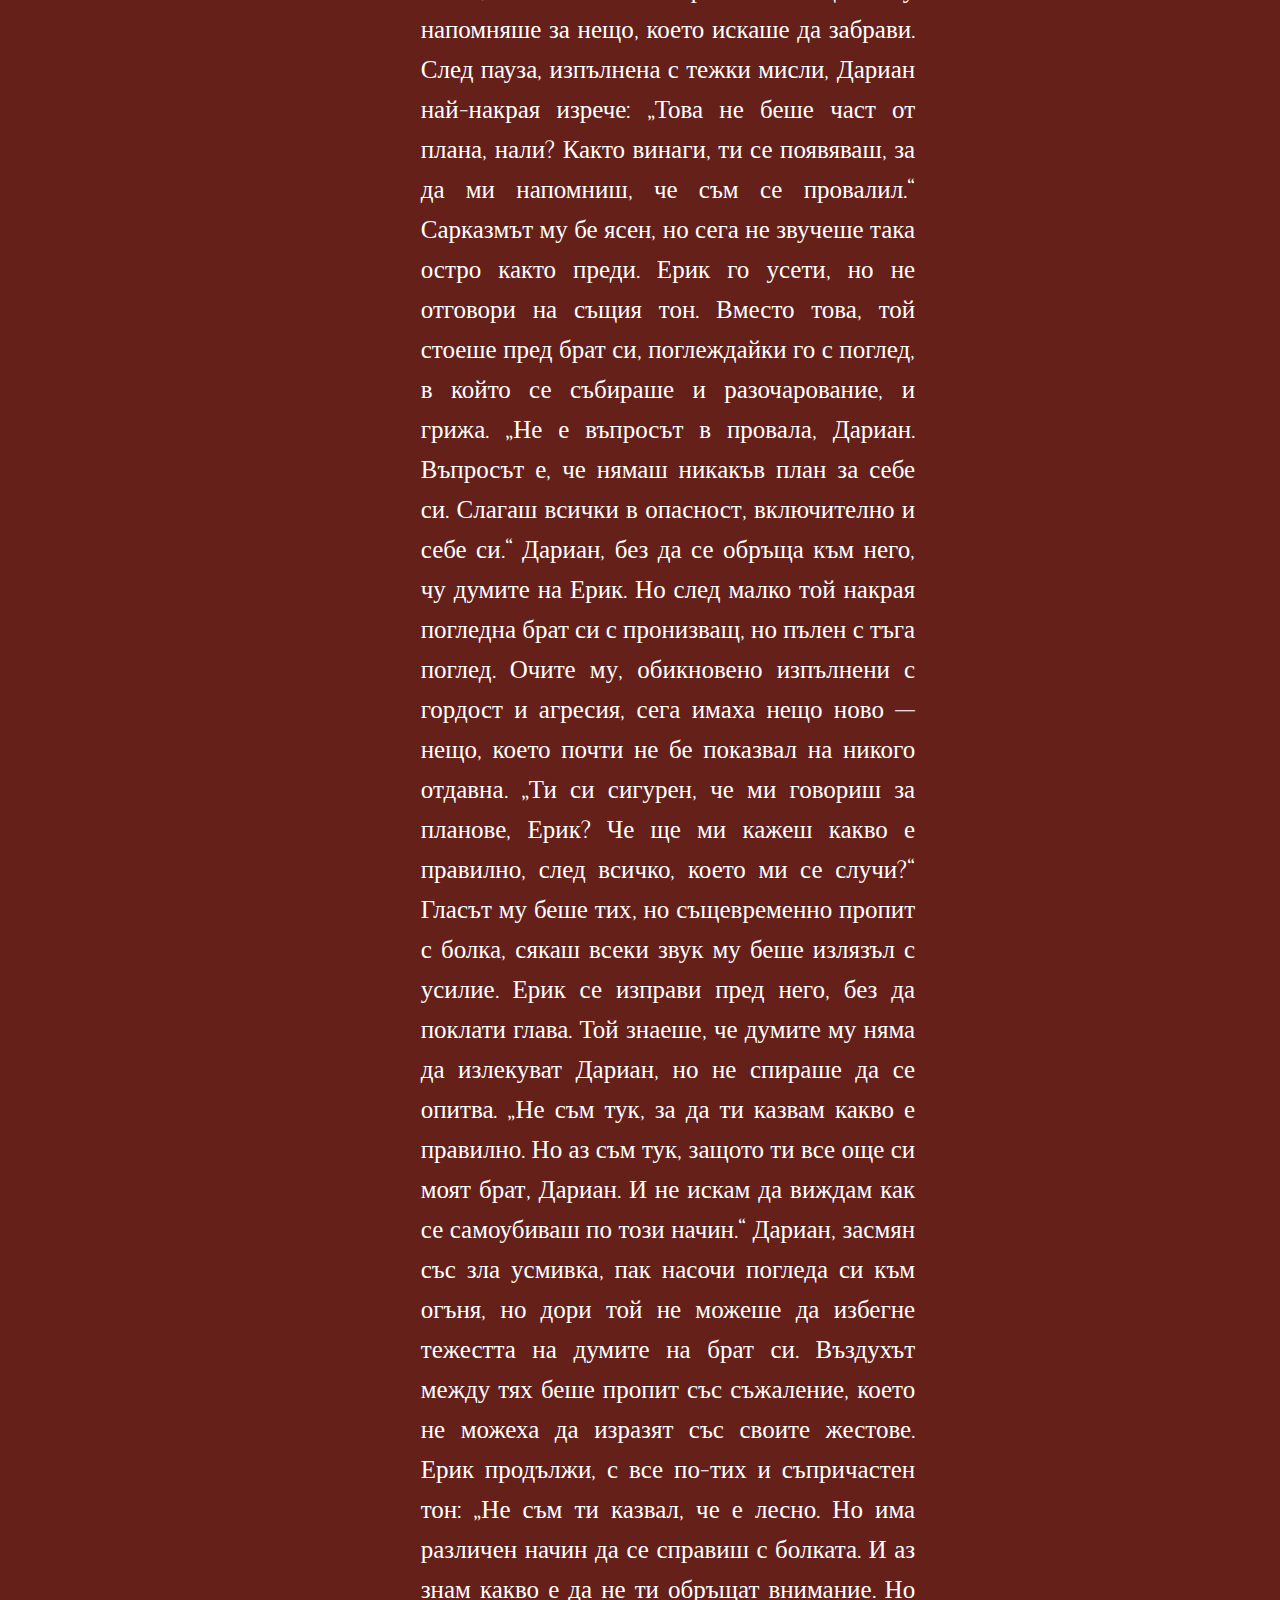
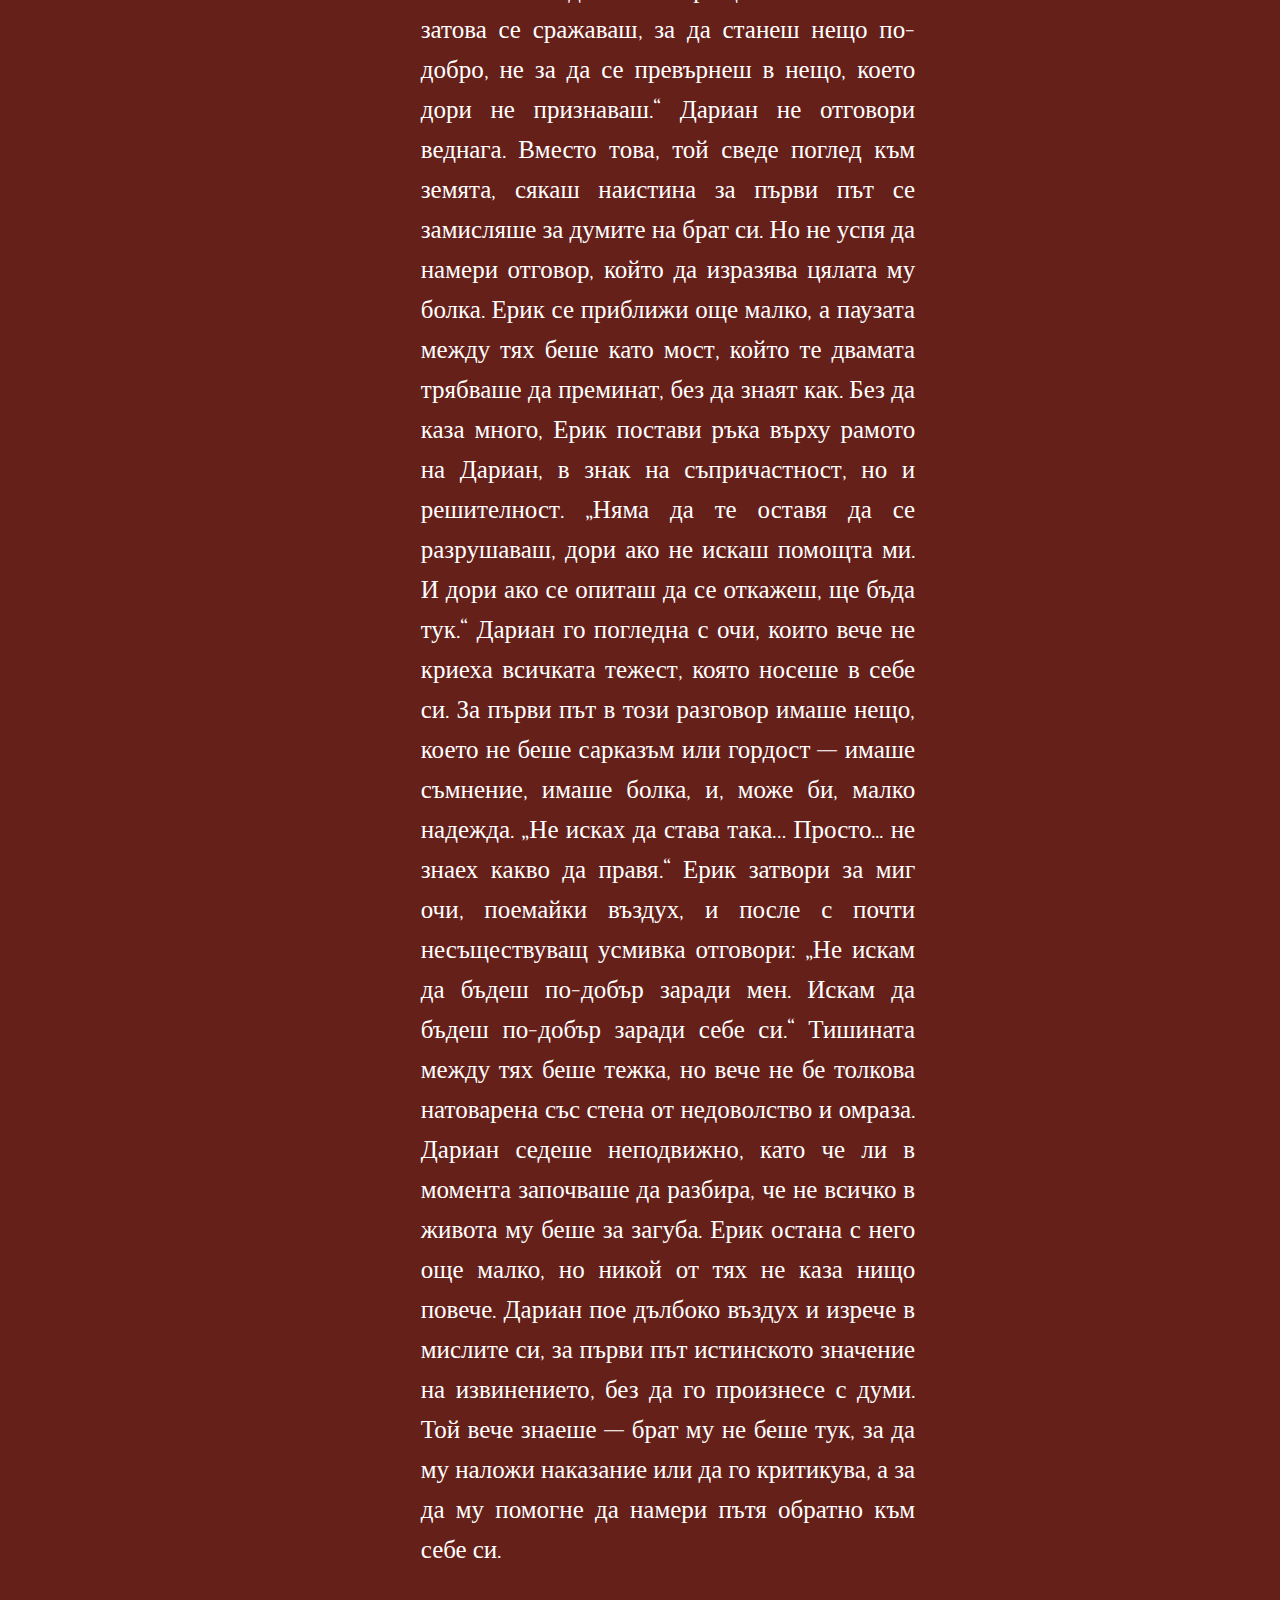
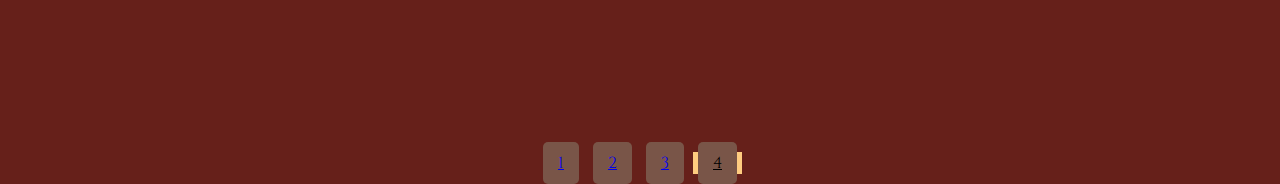
==== commit f1ad6762: "Update four.html" ====
--- a/four.html
+++ b/four.html
@@ -86,7 +86,7 @@
 
             <div class="image-item">
                 <img src="bandits.jpeg" alt="Описание на снимката">
-                <p>Група наемници</p>
+                <p>Бунтовници</p>
             </div>
 
 
